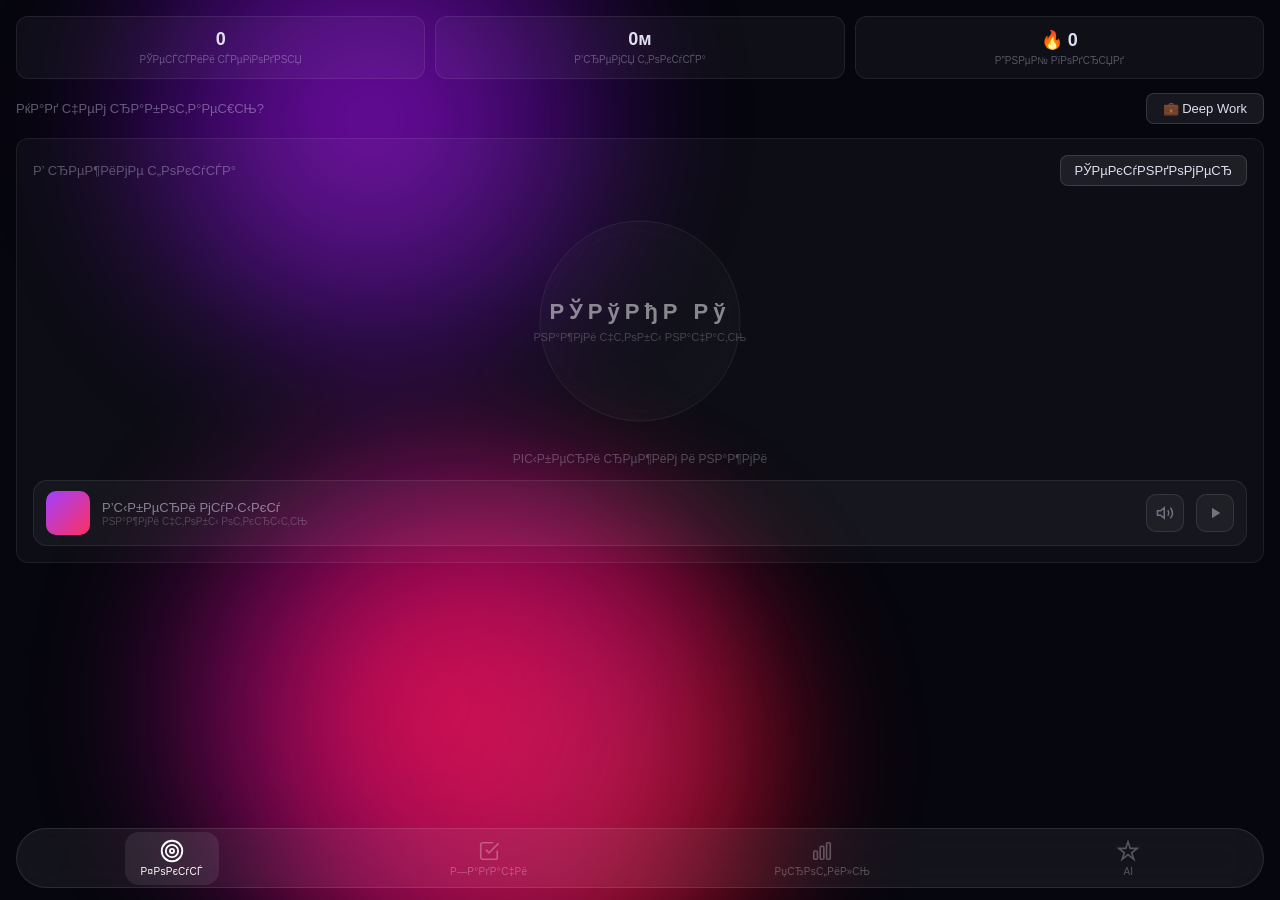
==== static/index.html @ 305096d6 "first commit" ====
﻿<!DOCTYPE html>
<html lang="ru">
<head>
    <meta charset="UTF-8">
    <meta name="viewport" content="width=device-width, initial-scale=1.0, maximum-scale=1.0, interactive-widget=resizes-content">
    <title>Requisite Focus</title>
    <script src="https://telegram.org/js/telegram-web-app.js"></script>
    <link rel="stylesheet" href="/static/style.css?v=29">
</head>
<body>
    <div class="blob1"></div>
    <div class="blob2"></div>
    <div class="blob3"></div>

    <div class="content">
        <div id="tab-focus" class="tab-content active">
            <div class="stats-row">
                <div class="scard"><div class="sval" id="stat-sessions">0</div><div class="slabel">РЎРµСЃСЃРёРё СЃРµРіРѕРґРЅСЏ</div></div>
                <div class="scard"><div class="sval" id="stat-time">0Рј</div><div class="slabel">Р’СЂРµРјСЏ С„РѕРєСѓСЃР°</div></div>
                <div class="scard"><div class="sval" id="stat-streak">рџ”Ґ 0</div><div class="slabel">Р”РЅРµР№ РїРѕРґСЂСЏРґ</div></div>
            </div>

            <div class="row-between" style="margin-bottom:14px;position:relative;z-index:1">
                <span class="label-text">РќР°Рґ С‡РµРј СЂР°Р±РѕС‚Р°РµС€СЊ?</span>
                <div class="chip" id="categoryBtn" onclick="toggleCategory(event)">рџ’ј Deep Work</div>
            </div>

            <div class="timer-card">
                <div class="timer-top-row">
                    <span class="mode-label">Р’ СЂРµР¶РёРјРµ С„РѕРєСѓСЃР°</span>
                    <div class="time-select-btn" onclick="toggleTimeDropdown(event)" id="timeBtn">
                        РЎРµРєСѓРЅРґРѕРјРµСЂ
                        <div class="dropdown" id="timeDropdown">
                            <div class="dropdown-item active" onclick="selectMode(0,'РЎРµРєСѓРЅРґРѕРјРµСЂ',event)"><span class="check">вњ“</span> РЎРµРєСѓРЅРґРѕРјРµСЂ</div>
                            <div class="dropdown-item" onclick="selectMode(900,'15 РјРёРЅ',event)">15 РјРёРЅ</div>
                            <div class="dropdown-item" onclick="selectMode(1500,'25 РјРёРЅ',event)">25 РјРёРЅ</div>
                            <div class="dropdown-item" onclick="selectMode(2700,'45 РјРёРЅ',event)">45 РјРёРЅ</div>
                            <div class="dropdown-item" onclick="selectMode(3600,'60 РјРёРЅ',event)">60 РјРёРЅ</div>
                            <div class="dropdown-item" onclick="selectMode(5400,'90 РјРёРЅ',event)">90 РјРёРЅ</div>
                            <div class="dropdown-item" onclick="selectMode(-1,'РЎРІРѕС‘',event)">вњЏпёЏ РЎРІРѕС‘</div>
                        </div>
                    </div>
                </div>

                <div class="timer-body">
                    <div class="circle-wrap" onclick="toggleTimer()">
                        <svg width="230" height="230" viewBox="0 0 230 230">
                            <defs>
                                <linearGradient id="arcGradient" x1="0%" y1="0%" x2="100%" y2="100%">
                                    <stop offset="0%" stop-color="rgba(80,200,255,0.95)"/>
                                    <stop offset="50%" stop-color="rgba(160,80,255,0.95)"/>
                                    <stop offset="100%" stop-color="rgba(255,80,160,0.95)"/>
                                </linearGradient>
                            </defs>
                            <circle cx="115" cy="115" r="100" fill="rgba(255,255,255,0.02)" stroke="rgba(255,255,255,0.08)" stroke-width="1"/>
                            <circle cx="115" cy="115" r="90" fill="none" stroke="rgba(255,255,255,0.03)" stroke-width="0.5"/>
                            <circle id="trackArc" cx="115" cy="115" r="96" fill="none" stroke="rgba(255,255,255,0.06)" stroke-width="5" opacity="0"/>
                            <circle id="progressArc" cx="115" cy="115" r="96" fill="none" stroke="url(#arcGradient)" stroke-width="5" stroke-dasharray="603" stroke-dashoffset="603" stroke-linecap="round" transform="rotate(-90 115 115)" opacity="0"/>
                            <g class="spin-g paused" id="spinG" opacity="0"><line x1="115" y1="115" x2="115" y2="22" stroke="rgba(255,255,255,0.18)" stroke-width="1.2" stroke-linecap="round"/></g>
                        </svg>
                        <div class="circle-inner">
                            <span class="start-label" id="startLabel">РЎРўРђР Рў</span>
                            <span class="timer-num hidden" id="timerNum">00:00</span>
                            <span class="circle-hint" id="circleHint">РЅР°Р¶РјРё С‡С‚РѕР±С‹ РЅР°С‡Р°С‚СЊ</span>
                        </div>
                    </div>
                    <button class="btn-reset-bottom hidden" id="resetBtn" onclick="resetTimer()">в†є СЃР±СЂРѕСЃРёС‚СЊ</button>
                    <span class="mode-badge" id="modeBadge">РІС‹Р±РµСЂРё СЂРµР¶РёРј Рё РЅР°Р¶РјРё</span>
                </div>
                <div class="music-player" id="musicPlayer" onclick="openMusicList()">
                    <div class="mp-art" id="mpArt"></div>
                    <div class="mp-info">
                        <div class="mp-title" id="mpTitle">Р’С‹Р±РµСЂРё РјСѓР·С‹РєСѓ</div>
                        <div class="mp-sub" id="mpSub">РЅР°Р¶РјРё С‡С‚РѕР±С‹ РѕС‚РєСЂС‹С‚СЊ</div>
                    </div>
                    <button class="mp-btn" id="mpVolBtn" onclick="toggleMusicVol(event)">
                        <svg width="18" height="18" viewBox="0 0 24 24" fill="none" stroke="currentColor" stroke-width="2"><path d="M11 5L6 9H2v6h4l5 4V5z"/><path d="M19.07 4.93a10 10 0 010 14.14M15.54 8.46a5 5 0 010 7.07"/></svg>
                    </button>
                    <button class="mp-btn mp-play-btn" id="mpPlayBtn" onclick="toggleMusic(event)">
                        <svg id="mpIconPlay" width="18" height="18" viewBox="0 0 24 24" fill="currentColor"><path d="M8 5v14l11-7z"/></svg>
                        <svg id="mpIconPause" class="hidden" width="18" height="18" viewBox="0 0 24 24" fill="currentColor"><path d="M6 4h4v16H6zM14 4h4v16h-4z"/></svg>
                    </button>
                </div>
                <div class="music-list hidden" id="musicList"></div>
            </div>
        </div>

        <div id="tab-tasks" class="tab-content">
            <div class="date-label" id="currentDate"></div>
            <div class="page-title">РўСЂРµРєРµСЂ</div>

            <div class="switcher">
                <div class="sw-btn active" onclick="switchTrackerPage('habits', this)">вњ… РџСЂРёРІС‹С‡РєРё</div>
                <div class="sw-btn" onclick="switchTrackerPage('tasks', this)">рџ“‹ Р—Р°РґР°С‡Рё</div>
            </div>

            <div class="tracker-page active" id="page-habits"><div id="habits-list"></div></div>
            <div class="tracker-page" id="page-tasks">
                <div class="section-label">рџ’ј Р Р°Р±РѕС‚Р°</div>
                <div id="tasks-work"></div>
                <div class="section-label" style="margin-top:16px;">рџЊ± Р–РёР·РЅСЊ</div>
                <div id="tasks-life"></div>
                <div class="empty-state hidden" id="tasks-empty">
                    <div class="empty-icon">рџ“‹</div>
                    <div class="empty-text">РќРµС‚ Р·Р°РґР°С‡</div>
                    <div class="empty-sub">РќР°Р¶РјРё + С‡С‚РѕР±С‹ РґРѕР±Р°РІРёС‚СЊ РїРµСЂРІСѓСЋ</div>
                </div>
            </div>

            <button class="fab-btn" onclick="openAddModal()">+</button>
        </div>

        <div id="tab-ai" class="tab-content">
            <div class="ai-header">
                <div class="ai-logo">R</div>
                <div>
                    <div class="ai-header-name">Life OS</div>
                    <div class="ai-header-status"><div class="status-dot"></div>РѕРЅР»Р°Р№РЅ В· РІСЃРµРіРґР° СЂСЏРґРѕРј</div>
                </div>
            </div>
            <div class="chat-area" id="chatArea">
                <div class="msg-ai">
                    <div class="ai-avatar-sm">R</div>
                    <div class="msg-ai-bubble">РџСЂРёРІРµС‚! Р Р°СЃСЃРєР°Р¶Рё, С‡С‚Рѕ РїР»Р°РЅРёСЂСѓРµС€СЊ: Р·Р°РґР°С‡Рё, РІСЃС‚СЂРµС‡Рё, РґРµР»Р°. РЇ РїРѕРјРѕРіСѓ СЃС‚СЂСѓРєС‚СѓСЂРёСЂРѕРІР°С‚СЊ Рё РґРѕР±Р°РІР»СЋ РІ С‚СЂРµРєРµСЂ.</div>
                </div>
            </div>
            <div class="ai-input-area">
                <div class="ai-input-wrap">
                    <textarea class="ai-input-field" id="aiInput" placeholder="Р Р°СЃСЃРєР°Р¶Рё, С‡С‚Рѕ Сѓ С‚РµР±СЏ..." rows="1" onkeydown="handleAiKey(event)" oninput="autoResize(this)"></textarea>
                    <button class="ai-send-btn" id="aiSendBtn" onclick="sendMessage()">в†‘</button>
                </div>
            </div>
        </div>

        <div id="tab-stats" class="tab-content">
            <div class="profile-row">
                <div class="avatar" id="userAvatar">Рђ</div>
                <div>
                    <div class="profile-name" id="userName">РџРѕР»СЊР·РѕРІР°С‚РµР»СЊ</div>
                    <div class="profile-sub" id="userDays">Life OS</div>
                </div>
            </div>

            <div class="week-nav">
                <button class="week-arrow" onclick="changeWeek(-1)">вЂ№</button>
                <div class="week-center">
                    <div class="week-label" id="weekLabel">вЂ”</div>
                    <div class="week-sub" id="weekSub">С‚РµРєСѓС‰Р°СЏ РЅРµРґРµР»СЏ</div>
                </div>
                <button class="week-arrow" id="weekNextBtn" onclick="changeWeek(1)">вЂє</button>
            </div>

            <div class="chart-card">
                <div class="chart-title">Р¤РѕРєСѓСЃ РїРѕ РґРЅСЏРј (С‡Р°СЃС‹)</div>
                <div class="bars" id="focusBars"></div>
            </div>

            <div class="stats-grid">
                <div class="stat-card"><div class="stat-top"><span class="stat-icon">вЏ±</span><span class="stat-change" id="focusChange">вЂ”</span></div><div class="stat-val" id="weekFocus">0С‡</div><div class="stat-lbl">Р¤РѕРєСѓСЃ Р·Р° РЅРµРґРµР»СЋ</div></div>
                <div class="stat-card"><div class="stat-top"><span class="stat-icon">рџЋЇ</span><span class="stat-change" id="sessionsChange">вЂ”</span></div><div class="stat-val" id="weekSessions">0</div><div class="stat-lbl">РЎРµСЃСЃРёР№</div></div>
                <div class="stat-card"><div class="stat-top"><span class="stat-icon">вњ…</span><span class="stat-change" id="habitsChange">вЂ”</span></div><div class="stat-val" id="weekHabits">вЂ”</div><div class="stat-lbl">РџСЂРёРІС‹С‡РєРё</div></div>
                <div class="stat-card"><div class="stat-top"><span class="stat-icon">рџ“‹</span><span class="stat-change" id="tasksChange">вЂ”</span></div><div class="stat-val" id="weekTasks">0</div><div class="stat-lbl">Р—Р°РґР°С‡ РІС‹РїРѕР»РЅРµРЅРѕ</div></div>
            </div>

            <div class="stats-habit-card" id="statsHabits">
                <div class="chart-title">РџСЂРёРІС‹С‡РєРё Р·Р° РЅРµРґРµР»СЋ</div>
                <div id="habitsProgress"></div>
            </div>

            <button class="theme-btn" onclick="openModal('modalTheme')">
                <span class="theme-btn-dots" id="themeBtnDots"></span>
                <span>РЎРјРµРЅРёС‚СЊ С„РѕРЅ</span>
            </button>
        </div>
    </div>

    <div class="modal-overlay hidden" id="modalChoose">
        <div class="modal">
            <div class="modal-title">Р§С‚Рѕ РґРѕР±Р°РІРёС‚СЊ?</div>
            <div class="choose-btns">
                <div class="choose-btn" onclick="closeModal('modalChoose'); openModal('modalHabit')"><div class="choose-icon">вњ…</div><div class="choose-label">РџСЂРёРІС‹С‡РєСѓ</div></div>
                <div class="choose-btn" onclick="closeModal('modalChoose'); openModal('modalTask')"><div class="choose-icon">рџ“‹</div><div class="choose-label">Р—Р°РґР°С‡Сѓ</div></div>
            </div>
        </div>
    </div>

    <div class="modal-overlay hidden" id="modalHabit">
        <div class="modal">
            <div class="modal-title">РќРѕРІР°СЏ РїСЂРёРІС‹С‡РєР°</div>
            <input class="modal-input" id="habitName" type="text" placeholder="РќР°Р·РІР°РЅРёРµ РїСЂРёРІС‹С‡РєРё...">
            <div class="emoji-grid">
                <div class="emoji-btn active" onclick="selectEmoji(this)">рџЏ‹пёЏ</div>
                <div class="emoji-btn" onclick="selectEmoji(this)">рџ“љ</div>
                <div class="emoji-btn" onclick="selectEmoji(this)">рџ›ЏпёЏ</div>
                <div class="emoji-btn" onclick="selectEmoji(this)">рџ§</div>
                <div class="emoji-btn" onclick="selectEmoji(this)">рџ’§</div>
                <div class="emoji-btn" onclick="selectEmoji(this)">рџЌЋ</div>
                <div class="emoji-btn" onclick="selectEmoji(this)">вњЌпёЏ</div>
                <div class="emoji-btn" onclick="selectEmoji(this)">рџЋЇ</div>
            </div>
            <div class="modal-label">Р§Р°СЃС‚РѕС‚Р°</div>
            <div class="freq-btns">
                <div class="freq-btn active" onclick="selectFreq(this)">РљР°Р¶РґС‹Р№ РґРµРЅСЊ</div>
                <div class="freq-btn" onclick="selectFreq(this)">РџРЅ-РџС‚</div>
                <div class="freq-btn" onclick="selectFreq(this)">РџРЅ, РЎСЂ, РџС‚</div>
            </div>
            <div class="modal-label">Р”РЅРё РЅРµРґРµР»Рё (Р»СЋР±РѕР№ РЅР°Р±РѕСЂ)</div>
            <div class="freq-btns" id="habitWeekdays">
                <div class="freq-btn" data-day="0" onclick="toggleHabitWeekday(this)">РџРЅ</div>
                <div class="freq-btn" data-day="1" onclick="toggleHabitWeekday(this)">Р’С‚</div>
                <div class="freq-btn" data-day="2" onclick="toggleHabitWeekday(this)">РЎСЂ</div>
                <div class="freq-btn" data-day="3" onclick="toggleHabitWeekday(this)">Р§С‚</div>
                <div class="freq-btn" data-day="4" onclick="toggleHabitWeekday(this)">РџС‚</div>
                <div class="freq-btn" data-day="5" onclick="toggleHabitWeekday(this)">РЎР±</div>
                <div class="freq-btn" data-day="6" onclick="toggleHabitWeekday(this)">Р’СЃ</div>
            </div>
            <div class="modal-label">Р’СЂРµРјСЏ РЅР°РїРѕРјРёРЅР°РЅРёСЏ</div>
            <input class="modal-input" id="habitReminderTime" type="time">
            <div class="modal-actions">
                <button class="modal-btn-cancel" onclick="closeModal('modalHabit')">РћС‚РјРµРЅР°</button>
                <button class="modal-btn-save" onclick="saveHabit()">РЎРѕС…СЂР°РЅРёС‚СЊ</button>
            </div>
        </div>
    </div>

    <div class="modal-overlay hidden" id="modalTask">
        <div class="modal">
            <div class="modal-title">РќРѕРІР°СЏ Р·Р°РґР°С‡Р°</div>
            <input class="modal-input" id="taskName" type="text" placeholder="Р§С‚Рѕ РЅСѓР¶РЅРѕ СЃРґРµР»Р°С‚СЊ...">
            <div class="modal-label">Р Р°Р·РґРµР»</div>
            <div class="freq-btns">
                <div class="freq-btn active" onclick="selectFreq(this)">рџ’ј Р Р°Р±РѕС‚Р°</div>
                <div class="freq-btn" onclick="selectFreq(this)">рџЊ± Р–РёР·РЅСЊ</div>
            </div>
            <div class="modal-label">РџСЂРёРѕСЂРёС‚РµС‚</div>
            <div class="freq-btns">
                <div class="freq-btn" onclick="selectFreq(this)">рџ”ґ Р’С‹СЃРѕРєРёР№</div>
                <div class="freq-btn active" onclick="selectFreq(this)">рџџЎ РЎСЂРµРґРЅРёР№</div>
                <div class="freq-btn" onclick="selectFreq(this)">рџџў РќРёР·РєРёР№</div>
            </div>
            <div class="modal-label">Р”РµРґР»Р°Р№РЅ (РЅРµРѕР±СЏР·Р°С‚РµР»СЊРЅРѕ)</div>
            <input class="modal-input" id="taskDeadline" type="datetime-local">
            <div class="modal-actions">
                <button class="modal-btn-cancel" onclick="closeModal('modalTask')">РћС‚РјРµРЅР°</button>
                <button class="modal-btn-save" onclick="saveTask()">РЎРѕС…СЂР°РЅРёС‚СЊ</button>
            </div>
        </div>
    </div>

    <div class="modal-overlay hidden" id="modalTheme">
        <div class="modal">
            <div class="modal-title">Р’С‹Р±РµСЂРё С„РѕРЅ</div>
            <div class="theme-grid" id="themePicker"></div>
            <div class="modal-actions">
                <button class="modal-btn-cancel" onclick="closeModal('modalTheme')">Р—Р°РєСЂС‹С‚СЊ</button>
            </div>
        </div>
    </div>

    <div class="category-panel-overlay" id="categoryOverlay" onclick="closeCategoryPanel()">
        <div class="category-panel" onclick="event.stopPropagation()">
            <div class="category-panel-title">РќР°Рґ С‡РµРј СЂР°Р±РѕС‚Р°РµС€СЊ?</div>
            <input id="categoryPanelSearch" class="category-search" type="text" placeholder="РџРѕРёСЃРє РёР»Рё РґРѕР±Р°РІР»РµРЅРёРµ..." oninput="filterCategoryPanel()">
            <div class="category-panel-list" id="categoryPanelList"></div>
        </div>
    </div>

    <nav class="bottom-nav">
        <button class="nav-btn active" onclick="showTab('focus', this)">
            <span class="nav-icon"><svg width="22" height="22" viewBox="0 0 24 24" fill="none" stroke="currentColor" stroke-width="1.8" stroke-linecap="round"><circle cx="12" cy="12" r="10"/><circle cx="12" cy="12" r="6"/><circle cx="12" cy="12" r="2"/></svg></span>
            <span class="nav-label">Р¤РѕРєСѓСЃ</span>
        </button>
        <button class="nav-btn" onclick="showTab('tasks', this)">
            <span class="nav-icon"><svg width="22" height="22" viewBox="0 0 24 24" fill="none" stroke="currentColor" stroke-width="1.8" stroke-linecap="round"><path d="M9 11l3 3L22 4"/><path d="M21 12v7a2 2 0 01-2 2H5a2 2 0 01-2-2V5a2 2 0 012-2h11"/></svg></span>
            <span class="nav-label">Р—Р°РґР°С‡Рё</span>
        </button>
        <button class="nav-btn" onclick="showTab('stats', this)">
            <span class="nav-icon"><svg width="22" height="22" viewBox="0 0 24 24" fill="none" stroke="currentColor" stroke-width="1.8" stroke-linecap="round"><rect x="3" y="12" width="4" height="9" rx="1"/><rect x="10" y="7" width="4" height="14" rx="1"/><rect x="17" y="3" width="4" height="18" rx="1"/></svg></span>
            <span class="nav-label">РџСЂРѕС„РёР»СЊ</span>
        </button>
        <button class="nav-btn" onclick="showTab('ai', this)">
            <span class="nav-icon"><svg width="22" height="22" viewBox="0 0 24 24" fill="none" stroke="currentColor" stroke-width="1.8" stroke-linecap="round"><path d="M12 2l2.4 7.2H22l-6 4.8 2.4 7.2L12 16l-6.4 5.2L8 14 2 9.2h7.6z"/></svg></span>
            <span class="nav-label">AI</span>
        </button>
    </nav>

    <script src="/static/app.js?v=29"></script>
</body>
</html>
---- static/style.css ----
@import url('https://fonts.googleapis.com/css2?family=Orbitron:wght@700&display=swap');
*{margin:0;padding:0;box-sizing:border-box}
:root{--vv-h:100vh}
body{font-family:Arial,sans-serif;background-color:#06060e;color:#e0ddf0;height:var(--vv-h);display:flex;flex-direction:column;overflow:hidden}
.content{flex:1;overflow-y:auto;padding:16px;padding-bottom:90px;position:relative}
.blob1,.blob2,.blob3{position:fixed;border-radius:50%;filter:blur(58px);transition:top 5.5s ease-in-out,left 5.5s ease-in-out,width 5.5s ease-in-out,height 5.5s ease-in-out,opacity 5.5s ease-in-out,background 5.5s ease-in-out;transform:translate(-50%,-50%);pointer-events:none;z-index:0}
.card{background:rgba(255,255,255,0.05);border:1px solid rgba(255,255,255,0.09);border-radius:12px;padding:13px 16px;position:relative;z-index:1;margin-bottom:14px}
.stats-row{display:flex;gap:10px;margin-bottom:14px;position:relative;z-index:1}
.scard{flex:1;background:rgba(255,255,255,0.04);border:1px solid rgba(255,255,255,0.08);border-radius:12px;padding:12px 8px;text-align:center}
.sval{font-size:18px;font-weight:600;color:#e0ddf0}
.slabel{font-size:10px;color:rgba(220,215,240,0.35);margin-top:4px}
.row-between{display:flex;align-items:center;justify-content:space-between}
.label-text{font-size:13px;color:rgba(220,215,240,0.4)}
.chip{background:rgba(255,255,255,0.07);border:1px solid rgba(255,255,255,0.13);border-radius:8px;padding:7px 16px;font-size:13px;color:#e0ddf0;cursor:pointer}
.timer-card{background:rgba(255,255,255,0.03);border:1px solid rgba(255,255,255,0.07);border-radius:12px;padding:16px;position:relative;z-index:1}
.timer-top-row{display:flex;align-items:center;justify-content:space-between;margin-bottom:20px}
.mode-label{font-size:13px;color:rgba(220,215,240,0.35)}
.time-select-btn{background:rgba(255,255,255,0.07);border:1px solid rgba(255,255,255,0.13);border-radius:8px;padding:7px 14px;font-size:13px;color:#e0ddf0;cursor:pointer;position:relative}
.dropdown{display:none;position:absolute;top:calc(100% + 8px);right:0;background:#0a0a18;border:1px solid rgba(255,255,255,0.1);border-radius:10px;overflow:hidden;z-index:100;min-width:160px}
.dropdown.open{display:block}
.dropdown-item{padding:12px 16px;font-size:13px;color:rgba(220,215,240,0.6);cursor:pointer;display:flex;align-items:center;gap:8px}
.dropdown-item:hover{background:rgba(255,255,255,0.06)}
.dropdown-item.active{color:#e0ddf0;font-weight:600}
.dropdown-item .check{color:#80c8ff}
.category-panel-overlay{display:none;position:fixed;top:0;left:0;right:0;bottom:0;z-index:150}
.category-panel-overlay.open{display:block}
.category-panel{position:fixed;left:0;right:0;bottom:0;height:50vh;background:#0c0c18;border-top:1px solid rgba(255,255,255,0.1);border-radius:20px 20px 0 0;z-index:151;display:flex;flex-direction:column;padding:16px 16px 8px;transform:translateY(100%);transition:transform 0.3s ease}
.category-panel-overlay.open .category-panel{transform:translateY(0)}
.category-panel-title{font-size:16px;font-weight:600;margin-bottom:12px;color:#e0ddf0}
.category-panel-list{flex:1;overflow-y:auto;-webkit-overflow-scrolling:touch}
.category-dropdown{display:none!important}
.content.scroll-locked{overflow:hidden!important}
.category-search{width:100%;border:1px solid rgba(255,255,255,0.12);border-radius:10px;background:rgba(255,255,255,0.04);color:#e0ddf0;padding:10px 12px;font-size:14px;margin-bottom:8px;outline:none}
.category-search::placeholder{color:rgba(220,215,240,0.4)}
.category-item{border:1px solid rgba(255,255,255,0.12);border-radius:12px;padding:10px;margin-bottom:8px;display:flex;align-items:center;justify-content:space-between;gap:8px;background:rgba(255,255,255,0.03)}
.category-item:last-child{margin-bottom:0}
.category-item.active{border-color:rgba(170,220,90,0.45)}
.category-name{font-size:16px;font-weight:600}
.category-actions{display:flex;gap:8px}
.action-mini{border:1px solid rgba(255,255,255,0.14);border-radius:10px;background:rgba(255,255,255,0.04);color:#ddd8f2;font-size:12px;padding:6px 10px;cursor:pointer}
.action-mini.danger{border-color:rgba(255,86,135,0.45)}
.timer-body{display:flex;flex-direction:column;align-items:center;gap:16px}
.circle-wrap{position:relative;width:230px;height:230px;display:flex;align-items:center;justify-content:center;cursor:pointer}
.circle-wrap svg{position:absolute;top:0;left:0}
.circle-inner{position:relative;z-index:2;display:flex;flex-direction:column;align-items:center;gap:6px;text-align:center}
.start-label{font-size:22px;font-weight:700;color:rgba(255,255,255,0.5);letter-spacing:5px}
.timer-num{font-family:'Orbitron',monospace;font-size:38px;font-weight:700;color:#fff;letter-spacing:2px}
.circle-hint{font-size:11px;color:rgba(255,255,255,0.22)}
.btn-reset-bottom{background:none;border:none;color:rgba(255,255,255,0.22);font-size:12px;cursor:pointer;letter-spacing:1px;padding:4px 12px;transition:color 0.4s}
.btn-reset-bottom:hover{color:rgba(255,255,255,0.5)}
.mode-badge{font-size:12px;color:rgba(220,215,240,0.3)}
@keyframes spin{from{transform:rotate(0deg)}to{transform:rotate(360deg)}}
.spin-g{transform-origin:115px 115px;animation:spin 3s linear infinite}
.spin-g.paused{animation-play-state:paused}
.tab-content{display:none}
.tab-content.active{display:block}
.date-label{font-size:11px;color:rgba(220,215,240,0.35);text-transform:uppercase;letter-spacing:1px;margin-bottom:4px;position:relative;z-index:1}
.page-title{font-size:24px;font-weight:600;margin-bottom:16px;position:relative;z-index:1}
.coming-soon{color:rgba(220,215,240,0.35);font-size:14px;text-align:center;margin-top:40px;position:relative;z-index:1}
.profile-row{display:flex;align-items:center;gap:14px;margin-bottom:20px;position:relative;z-index:1}
.avatar{width:52px;height:52px;border-radius:50%;background:linear-gradient(135deg,#a080ff,#ff5080);display:flex;align-items:center;justify-content:center;font-size:20px;font-weight:700;color:white;flex-shrink:0}
.profile-name{font-size:17px;font-weight:600;margin-bottom:2px}
.profile-sub{font-size:11px;color:rgba(220,215,240,0.4)}
.week-nav{display:flex;align-items:center;background:rgba(255,255,255,0.05);border:1px solid rgba(255,255,255,0.08);border-radius:12px;padding:4px;margin-bottom:14px;gap:4px;position:relative;z-index:1}
.week-arrow{width:36px;height:36px;border-radius:8px;background:none;border:none;color:rgba(220,215,240,0.5);font-size:20px;cursor:pointer;display:flex;align-items:center;justify-content:center;flex-shrink:0;transition:all 0.2s}
.week-arrow:hover{background:rgba(255,255,255,0.08);color:#e0ddf0}
.week-arrow.disabled{color:rgba(220,215,240,0.2);cursor:default}
.week-arrow.disabled:hover{background:none;color:rgba(220,215,240,0.2)}
.week-center{flex:1;text-align:center}
.week-label{font-size:13px;font-weight:600;color:#e0ddf0}
.week-sub{font-size:10px;color:rgba(220,215,240,0.35);margin-top:1px}
.chart-card{background:rgba(255,255,255,0.05);border:1px solid rgba(255,255,255,0.08);border-radius:12px;padding:14px;margin-bottom:12px;position:relative;z-index:1}
.chart-title{font-size:11px;color:rgba(220,215,240,0.35);margin-bottom:12px;text-transform:uppercase;letter-spacing:1px}
.bars{display:flex;align-items:flex-end;gap:6px;height:80px;margin-bottom:8px}
.bar-wrap{flex:1;display:flex;flex-direction:column;align-items:center;gap:4px;height:100%;justify-content:flex-end}
.bar{width:100%;border-radius:4px 4px 0 0;background:rgba(160,128,255,0.2);min-height:4px;transition:height 0.4s ease}
.bar.has-data{background:rgba(160,128,255,0.55)}
.bar.is-today{background:linear-gradient(180deg,#ff5080,#a080ff)}
.bar-label{font-size:10px;color:rgba(220,215,240,0.35)}
.bar-val{font-size:9px;color:rgba(220,215,240,0.45)}
.stats-grid{display:grid;grid-template-columns:1fr 1fr;gap:8px;margin-bottom:12px;position:relative;z-index:1}
.stat-card{background:rgba(255,255,255,0.05);border:1px solid rgba(255,255,255,0.08);border-radius:12px;padding:12px}
.stat-top{display:flex;align-items:center;justify-content:space-between;margin-bottom:6px}
.stat-icon{font-size:16px}
.stat-change{font-size:10px;color:#40d080}
.stat-change.down{color:#ff5060}
.stat-val{font-size:20px;font-weight:600;margin-bottom:2px}
.stat-lbl{font-size:11px;color:rgba(220,215,240,0.4)}
.stats-habit-card{background:rgba(255,255,255,0.05);border:1px solid rgba(255,255,255,0.08);border-radius:12px;padding:14px;margin-bottom:12px;position:relative;z-index:1}
.habit-progress-row{display:flex;align-items:center;justify-content:space-between;margin-bottom:6px}
.habit-progress-name{font-size:13px;color:#e0ddf0}
.habit-progress-pct{font-size:13px;font-weight:600;color:#a080ff}
.prog-bar{height:5px;background:rgba(255,255,255,0.08);border-radius:3px;overflow:hidden;margin-bottom:10px}
.prog-bar:last-child{margin-bottom:0}
.prog-fill{height:100%;border-radius:3px;transition:width 0.5s ease}
.pf-1{background:#a080ff}
.pf-2{background:#ff5080}
.pf-3{background:#40d080}
.pf-4{background:#ffaa30}
.pf-5{background:#40c0ff}
.switcher{display:flex;background:rgba(255,255,255,0.04);border:1px solid rgba(255,255,255,0.08);border-radius:12px;padding:4px;margin-bottom:20px;position:relative;z-index:1}
.sw-btn{flex:1;padding:9px;text-align:center;border-radius:8px;font-size:13px;cursor:pointer;color:rgba(220,215,240,0.45);font-weight:500;transition:all 0.2s}
.sw-btn.active{background:rgba(255,255,255,0.1);border:1px solid rgba(255,255,255,0.12);color:#e0ddf0;font-weight:600}
.tracker-page{display:none}
.tracker-page.active{display:block}
.section-label{font-size:11px;color:rgba(220,215,240,0.35);letter-spacing:1px;text-transform:uppercase;margin-bottom:10px;position:relative;z-index:1}
.habit-card{background:rgba(255,255,255,0.05);border:1px solid rgba(255,255,255,0.08);border-radius:14px;padding:14px 16px;margin-bottom:10px;position:relative;z-index:1}
.habit-top{display:flex;align-items:center;justify-content:space-between;margin-bottom:12px}
.habit-left{display:flex;align-items:center;gap:10px}
.habit-icon{font-size:22px}
.habit-name{font-size:14px;font-weight:500;color:#e0ddf0}
.habit-freq{font-size:11px;color:rgba(220,215,240,0.4);margin-top:2px}
.habit-right{display:flex;align-items:center;gap:10px}
.habit-streak{font-size:13px;color:rgba(220,215,240,0.5)}
.habit-del-btn{border:1px solid rgba(255,255,255,0.16);border-radius:8px;background:rgba(255,255,255,0.04);color:rgba(220,215,240,0.5);font-size:11px;padding:4px 8px;cursor:pointer}
.habit-del-btn:hover{border-color:rgba(255,86,135,0.45);color:#fff}
.habit-card.habit-inactive{opacity:0.4}
.check-circle{width:32px;height:32px;border-radius:50%;border:1.5px solid rgba(255,255,255,0.2);display:flex;align-items:center;justify-content:center;cursor:pointer;font-size:14px;transition:all 0.2s;color:transparent}
.check-circle.done{background:#a080ff;border-color:#a080ff;color:white}
.days-row{display:flex;gap:5px;margin-bottom:5px}
.day-dot{flex:1;height:5px;border-radius:3px;background:rgba(255,255,255,0.08);transition:background 0.3s}
.day-dot.done{background:rgba(160,128,255,0.6)}
.day-dot.today{background:#a080ff}
.days-labels{display:flex;gap:5px}
.day-label{flex:1;text-align:center;font-size:9px;color:rgba(220,215,240,0.25)}
.task-card{background:rgba(255,255,255,0.05);border:1px solid rgba(255,255,255,0.08);border-radius:12px;padding:12px 14px;margin-bottom:8px;display:flex;align-items:center;gap:12px;position:relative;z-index:1;cursor:pointer;transition:opacity 0.3s}
.task-card.done-t{opacity:0.4}
.task-card.done-t .task-title{text-decoration:line-through}
.checkbox{width:20px;height:20px;border-radius:6px;border:1.5px solid rgba(255,255,255,0.2);flex-shrink:0;display:flex;align-items:center;justify-content:center;font-size:11px;transition:all 0.2s}
.checkbox.checked{background:#a080ff;border-color:#a080ff;color:white}
.task-info{flex:1}
.task-top{display:flex;align-items:center;gap:6px;margin-bottom:4px}
.task-title{font-size:14px;color:#e0ddf0}
.task-ai{font-size:10px}
.task-del-btn{margin-left:auto;border:1px solid rgba(255,255,255,0.16);border-radius:8px;background:rgba(255,255,255,0.04);color:rgba(220,215,240,0.75);font-size:11px;padding:4px 8px;cursor:pointer}
.task-del-btn:hover{border-color:rgba(255,86,135,0.45);color:#fff}
.task-meta{display:flex;align-items:center;gap:6px}
.task-deadline{font-size:11px;color:rgba(220,215,240,0.4)}
.priority{width:6px;height:6px;border-radius:50%;flex-shrink:0}
.p-high{background:#ff5060}
.p-mid{background:#ffaa30}
.p-low{background:#40d080}
.fab-btn{position:fixed;bottom:90px;right:16px;width:52px;height:52px;border-radius:50%;background:rgba(160,128,255,0.15);border:1px solid rgba(160,128,255,0.4);color:#a080ff;font-size:26px;display:flex;align-items:center;justify-content:center;cursor:pointer;z-index:50;transition:all 0.2s}
.fab-btn:hover{background:rgba(160,128,255,0.25)}
.empty-state{text-align:center;padding:40px 20px;position:relative;z-index:1}
.empty-icon{font-size:40px;margin-bottom:12px}
.empty-text{font-size:16px;font-weight:500;color:rgba(220,215,240,0.5);margin-bottom:6px}
.empty-sub{font-size:13px;color:rgba(220,215,240,0.3)}
.modal-overlay{position:fixed;top:0;left:0;right:0;bottom:0;background:rgba(0,0,0,0.7);display:flex;align-items:flex-end;z-index:200;backdrop-filter:blur(4px)}
.modal{background:#111118;border:1px solid rgba(255,255,255,0.1);border-radius:20px 20px 0 0;padding:24px 20px 40px;width:100%;max-height:85vh;overflow-y:auto}
.modal-title{font-size:18px;font-weight:600;margin-bottom:20px;color:#e0ddf0}
.modal-label{font-size:12px;color:rgba(220,215,240,0.4);text-transform:uppercase;letter-spacing:1px;margin-bottom:8px;margin-top:16px}
.modal-input{width:100%;background:rgba(255,255,255,0.06);border:1px solid rgba(255,255,255,0.1);border-radius:10px;padding:12px 14px;font-size:14px;color:#e0ddf0;outline:none;margin-bottom:4px}
.modal-input:focus{border-color:rgba(160,128,255,0.5)}
.modal-input::placeholder{color:rgba(220,215,240,0.3)}
.emoji-grid{display:grid;grid-template-columns:repeat(8,1fr);gap:6px;margin-bottom:4px}
.emoji-btn{aspect-ratio:1;display:flex;align-items:center;justify-content:center;font-size:20px;background:rgba(255,255,255,0.05);border:1px solid rgba(255,255,255,0.08);border-radius:8px;cursor:pointer;transition:all 0.2s}
.emoji-btn.active{background:rgba(160,128,255,0.2);border-color:rgba(160,128,255,0.5)}
.freq-btns{display:flex;gap:8px;flex-wrap:wrap;margin-bottom:4px}
.freq-btn{background:rgba(255,255,255,0.05);border:1px solid rgba(255,255,255,0.1);border-radius:20px;padding:7px 14px;font-size:13px;color:rgba(220,215,240,0.55);cursor:pointer;transition:all 0.2s}
.freq-btn.active{background:rgba(160,128,255,0.2);border-color:rgba(160,128,255,0.5);color:#e0ddf0}
.choose-btns{display:flex;gap:12px}
.choose-btn{flex:1;background:rgba(255,255,255,0.05);border:1px solid rgba(255,255,255,0.1);border-radius:14px;padding:20px;text-align:center;cursor:pointer;transition:all 0.2s}
.choose-btn:hover{background:rgba(160,128,255,0.1);border-color:rgba(160,128,255,0.3)}
.choose-icon{font-size:32px;margin-bottom:8px}
.choose-label{font-size:14px;color:rgba(220,215,240,0.7)}
.modal-actions{display:flex;gap:10px;margin-top:24px}
.modal-btn-cancel{flex:1;background:rgba(255,255,255,0.06);border:1px solid rgba(255,255,255,0.1);border-radius:12px;padding:13px;font-size:14px;color:rgba(220,215,240,0.6);cursor:pointer}
.modal-btn-save{flex:2;background:rgba(160,128,255,0.2);border:1px solid rgba(160,128,255,0.4);border-radius:12px;padding:13px;font-size:14px;color:#a080ff;font-weight:600;cursor:pointer}
.bottom-nav{position:fixed;bottom:12px;left:16px;right:16px;height:60px;background:rgba(255,255,255,0.06);backdrop-filter:blur(20px);-webkit-backdrop-filter:blur(20px);border:1px solid rgba(255,255,255,0.1);border-radius:30px;display:flex;justify-content:space-around;align-items:center;z-index:100}
.nav-btn{background:none;border:none;color:rgba(255,255,255,0.28);display:flex;flex-direction:column;align-items:center;cursor:pointer;padding:8px 16px;border-radius:14px;transition:all 0.25s}
.nav-btn.active{color:#fff;background:rgba(255,255,255,0.08)}
.nav-icon{width:22px;height:22px;display:flex;align-items:center;justify-content:center}
.nav-icon svg{transition:transform 0.25s}
.nav-btn.active .nav-icon svg{transform:scale(1.12)}
.nav-label{font-size:10px;margin-top:4px;letter-spacing:0.3px}
#tab-ai.active{display:flex;flex-direction:column;height:calc(var(--vv-h) - 90px)}
.ai-header{display:flex;align-items:center;gap:12px;padding:0 0 14px 0;border-bottom:1px solid rgba(255,255,255,0.06);margin-bottom:12px;position:relative;z-index:1}
.ai-logo{width:40px;height:40px;border-radius:12px;background:rgba(255,255,255,0.06);border:1px solid rgba(255,255,255,0.12);display:flex;align-items:center;justify-content:center;flex-shrink:0;font-family:'Georgia',serif;font-size:22px;font-weight:700;color:rgba(255,255,255,0.88);letter-spacing:-1px}
.ai-header-name{font-size:15px;font-weight:600;color:#e0ddf0}
.ai-header-status{font-size:11px;color:rgba(220,215,240,0.4);margin-top:2px;display:flex;align-items:center;gap:4px}
.status-dot{width:6px;height:6px;border-radius:50%;background:#40d080}
.chat-area{flex:1;overflow-y:auto;display:flex;flex-direction:column;gap:10px;position:relative;z-index:1;padding-bottom:8px}
.msg-ai{display:flex;gap:8px;align-items:flex-start}
.ai-avatar-sm{width:28px;height:28px;border-radius:8px;background:rgba(255,255,255,0.05);border:1px solid rgba(255,255,255,0.1);display:flex;align-items:center;justify-content:center;flex-shrink:0;margin-top:2px;font-family:'Georgia',serif;font-size:14px;font-weight:700;color:rgba(255,255,255,0.8)}
.msg-ai-bubble{background:rgba(255,255,255,0.05);border:1px solid rgba(255,255,255,0.08);border-radius:4px 14px 14px 14px;padding:10px 13px;font-size:13px;line-height:1.55;color:#e0ddf0;max-width:86%}
.msg-user{display:flex;justify-content:flex-end}
.msg-user-bubble{background:linear-gradient(135deg,rgba(160,128,255,0.18),rgba(255,80,128,0.12));border:1px solid rgba(160,128,255,0.22);border-radius:14px 4px 14px 14px;padding:10px 13px;font-size:13px;line-height:1.55;color:#e0ddf0;max-width:80%}
.msg-time{font-size:10px;color:rgba(220,215,240,0.18);text-align:center;margin:2px 0}
.action-card{background:rgba(255,255,255,0.05);border:1px solid rgba(255,255,255,0.1);border-radius:10px;padding:10px 12px;margin-top:8px}
.action-card-title{font-size:10px;color:rgba(220,215,240,0.35);margin-bottom:8px;text-transform:uppercase;letter-spacing:1px}
.action-item{font-size:13px;color:#e0ddf0;margin-bottom:6px;display:flex;flex-direction:column;gap:1px}
.action-item:last-of-type{margin-bottom:0}
.action-item-time{font-size:11px;color:rgba(220,215,240,0.35)}
.action-btns{display:flex;gap:6px;margin-top:10px}
.action-btn{background:rgba(255,255,255,0.08);border:1px solid rgba(255,255,255,0.15);border-radius:8px;padding:6px 12px;font-size:12px;color:#e0ddf0;cursor:pointer;transition:all 0.2s}
.action-btn:hover{background:rgba(255,255,255,0.12)}
.action-btn.secondary{background:rgba(255,255,255,0.03);border-color:rgba(255,255,255,0.08);color:rgba(220,215,240,0.4)}
.typing-indicator{display:flex;gap:8px;align-items:flex-start}
.typing-bubble{display:flex;gap:4px;align-items:center;padding:10px 14px;background:rgba(255,255,255,0.05);border:1px solid rgba(255,255,255,0.08);border-radius:4px 14px 14px 14px}
.typing-dot{width:4px;height:4px;border-radius:50%;background:rgba(220,215,240,0.35);animation:typingBlink 1.2s infinite}
.typing-dot:nth-child(2){animation-delay:0.2s}
.typing-dot:nth-child(3){animation-delay:0.4s}
@keyframes typingBlink{0%,80%,100%{opacity:0.2}40%{opacity:0.9}}
.ai-input-area{padding:8px 0 0 0;position:relative;z-index:1;flex-shrink:0}
.ai-input-wrap{display:flex;align-items:center;gap:8px;background:rgba(255,255,255,0.04);border:1px solid rgba(255,255,255,0.08);border-radius:24px;padding:6px 6px 6px 14px;transition:border-color 0.2s}
.ai-input-wrap:focus-within{border-color:rgba(255,255,255,0.16)}
.ai-input-field{flex:1;background:none;border:none;outline:none;color:#e0ddf0;font-size:14px;resize:none;line-height:1.4;height:22px;max-height:80px;overflow-y:auto;font-family:Arial,sans-serif}
.ai-input-field::placeholder{color:rgba(220,215,240,0.2)}
.ai-send-btn{width:30px;height:30px;border-radius:50%;background:rgba(255,255,255,0.1);border:1px solid rgba(255,255,255,0.18);color:white;font-size:14px;cursor:pointer;display:flex;align-items:center;justify-content:center;flex-shrink:0;transition:all 0.2s}
.ai-send-btn:hover{background:rgba(255,255,255,0.16)}
.ai-send-btn.active{background:rgba(160,128,255,0.3);border-color:rgba(160,128,255,0.5);color:#c0a0ff}
.music-player{display:flex;align-items:center;gap:12px;margin-top:14px;background:rgba(255,255,255,0.04);border:1px solid rgba(255,255,255,0.08);border-radius:14px;padding:10px 12px;cursor:pointer;transition:background 0.2s}
.music-player:hover{background:rgba(255,255,255,0.06)}
.mp-art{width:44px;height:44px;border-radius:10px;background:linear-gradient(135deg,#a040ff,#ff3060);flex-shrink:0}
.mp-info{flex:1;min-width:0}
.mp-title{font-size:13px;color:rgba(220,215,240,0.55);white-space:nowrap;overflow:hidden;text-overflow:ellipsis}
.mp-title.active{color:#e0ddf0}
.mp-sub{font-size:10px;color:rgba(220,215,240,0.25);margin-top:1px}
.mp-btn{width:38px;height:38px;border-radius:10px;background:rgba(255,255,255,0.04);border:1px solid rgba(255,255,255,0.1);color:rgba(220,215,240,0.45);display:flex;align-items:center;justify-content:center;cursor:pointer;flex-shrink:0;transition:all 0.2s}
.mp-btn:hover{background:rgba(255,255,255,0.08);color:#e0ddf0}
.mp-btn.active{color:#a080ff;border-color:rgba(160,128,255,0.4)}
.mp-btn.muted svg path:last-child{display:none}
.music-list{margin-top:8px;display:flex;flex-direction:column;gap:4px}
.ml-track{display:flex;align-items:center;gap:10px;padding:10px 12px;border-radius:10px;background:rgba(255,255,255,0.03);border:1px solid rgba(255,255,255,0.06);cursor:pointer;transition:all 0.2s}
.ml-track:hover{background:rgba(255,255,255,0.06)}
.ml-track.active{background:rgba(160,128,255,0.1);border-color:rgba(160,128,255,0.3)}
.ml-art{width:36px;height:36px;border-radius:8px;flex-shrink:0}
.ml-info{flex:1;min-width:0}
.ml-name{font-size:13px;color:#e0ddf0}
.ml-desc{font-size:10px;color:rgba(220,215,240,0.3);margin-top:1px}
.theme-btn{width:100%;display:flex;align-items:center;justify-content:center;gap:10px;background:rgba(255,255,255,0.05);border:1px solid rgba(255,255,255,0.1);border-radius:12px;padding:14px;font-size:14px;color:rgba(220,215,240,0.6);cursor:pointer;position:relative;z-index:1;margin-bottom:12px;transition:all 0.2s}
.theme-btn:hover{background:rgba(255,255,255,0.08);color:#e0ddf0}
.theme-btn-dots{display:flex;gap:3px}
.theme-btn-dots .theme-dot{width:10px;height:10px;border-radius:50%}
.theme-grid{display:grid;grid-template-columns:repeat(3,1fr);gap:10px}
.theme-item{display:flex;flex-direction:column;align-items:center;gap:8px;padding:12px 8px;border-radius:12px;border:1.5px solid rgba(255,255,255,0.08);background:rgba(255,255,255,0.03);cursor:pointer;transition:all 0.2s}
.theme-item.active{border-color:rgba(160,128,255,0.6);background:rgba(160,128,255,0.1)}
.theme-preview{display:flex;gap:4px}
.theme-dot{width:18px;height:18px;border-radius:50%;transition:transform 0.3s}
.theme-item:hover .theme-dot{transform:scale(1.15)}
.theme-name{font-size:11px;color:rgba(220,215,240,0.5)}
.theme-item.active .theme-name{color:#e0ddf0}
.hidden{display:none}
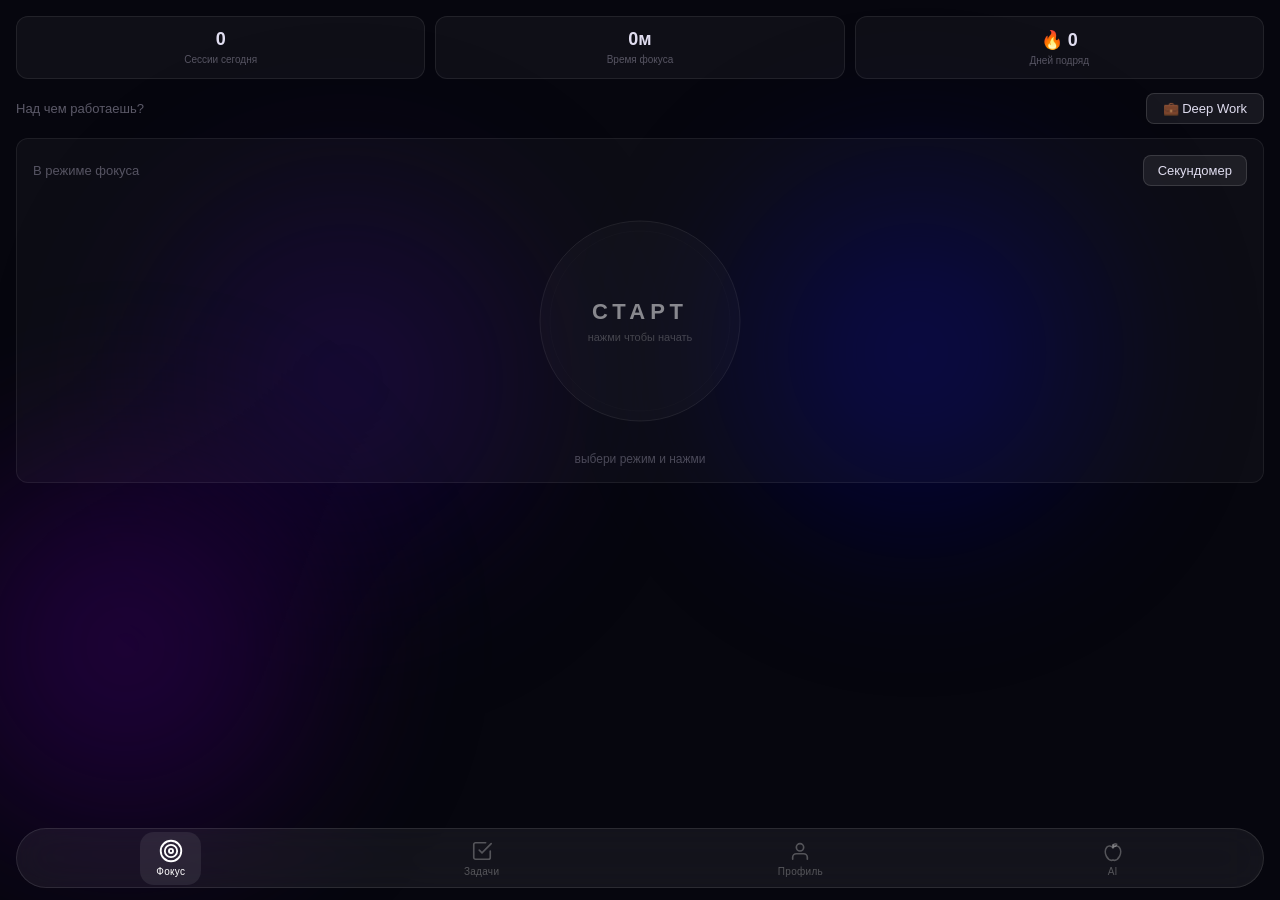
==== commit 09331d50: "Рефакторинг на пакеты, Health OS и исправления фокуса - Бэкенд разбит на пакет lifeos/ (routers, sch" ====
--- a/static/index.html
+++ b/static/index.html
@@ -1,12 +1,15 @@
 ﻿<!DOCTYPE html>
 <html lang="ru">
+
 <head>
     <meta charset="UTF-8">
-    <meta name="viewport" content="width=device-width, initial-scale=1.0, maximum-scale=1.0, interactive-widget=resizes-content">
+    <meta name="viewport"
+        content="width=device-width, initial-scale=1.0, maximum-scale=1.0, interactive-widget=resizes-content">
     <title>Requisite Focus</title>
     <script src="https://telegram.org/js/telegram-web-app.js"></script>
-    <link rel="stylesheet" href="/static/style.css?v=29">
+    <link rel="stylesheet" href="/static/style.css?v=31">
 </head>
+
 <body>
     <div class="blob1"></div>
     <div class="blob2"></div>
@@ -15,29 +18,39 @@
     <div class="content">
         <div id="tab-focus" class="tab-content active">
             <div class="stats-row">
-                <div class="scard"><div class="sval" id="stat-sessions">0</div><div class="slabel">РЎРµСЃСЃРёРё СЃРµРіРѕРґРЅСЏ</div></div>
-                <div class="scard"><div class="sval" id="stat-time">0Рј</div><div class="slabel">Р’СЂРµРјСЏ С„РѕРєСѓСЃР°</div></div>
-                <div class="scard"><div class="sval" id="stat-streak">рџ”Ґ 0</div><div class="slabel">Р”РЅРµР№ РїРѕРґСЂСЏРґ</div></div>
+                <div class="scard">
+                    <div class="sval" id="stat-sessions">0</div>
+                    <div class="slabel">Сессии сегодня</div>
+                </div>
+                <div class="scard">
+                    <div class="sval" id="stat-time">0м</div>
+                    <div class="slabel">Время фокуса</div>
+                </div>
+                <div class="scard">
+                    <div class="sval" id="stat-streak">🔥 0</div>
+                    <div class="slabel">Дней подряд</div>
+                </div>
             </div>
 
             <div class="row-between" style="margin-bottom:14px;position:relative;z-index:1">
-                <span class="label-text">РќР°Рґ С‡РµРј СЂР°Р±РѕС‚Р°РµС€СЊ?</span>
-                <div class="chip" id="categoryBtn" onclick="toggleCategory(event)">рџ’ј Deep Work</div>
+                <span class="label-text">Над чем работаешь?</span>
+                <div class="chip" id="categoryBtn" onclick="toggleCategory(event)">💼 Deep Work</div>
             </div>
 
             <div class="timer-card">
                 <div class="timer-top-row">
-                    <span class="mode-label">Р’ СЂРµР¶РёРјРµ С„РѕРєСѓСЃР°</span>
+                    <span class="mode-label">В режиме фокуса</span>
                     <div class="time-select-btn" onclick="toggleTimeDropdown(event)" id="timeBtn">
-                        РЎРµРєСѓРЅРґРѕРјРµСЂ
+                        Секундомер
                         <div class="dropdown" id="timeDropdown">
-                            <div class="dropdown-item active" onclick="selectMode(0,'РЎРµРєСѓРЅРґРѕРјРµСЂ',event)"><span class="check">вњ“</span> РЎРµРєСѓРЅРґРѕРјРµСЂ</div>
-                            <div class="dropdown-item" onclick="selectMode(900,'15 РјРёРЅ',event)">15 РјРёРЅ</div>
-                            <div class="dropdown-item" onclick="selectMode(1500,'25 РјРёРЅ',event)">25 РјРёРЅ</div>
-                            <div class="dropdown-item" onclick="selectMode(2700,'45 РјРёРЅ',event)">45 РјРёРЅ</div>
-                            <div class="dropdown-item" onclick="selectMode(3600,'60 РјРёРЅ',event)">60 РјРёРЅ</div>
-                            <div class="dropdown-item" onclick="selectMode(5400,'90 РјРёРЅ',event)">90 РјРёРЅ</div>
-                            <div class="dropdown-item" onclick="selectMode(-1,'РЎРІРѕС‘',event)">вњЏпёЏ РЎРІРѕС‘</div>
+                            <div class="dropdown-item active" onclick="selectMode(0,'Секундомер',event)"><span
+                                    class="check">✓</span> Секундомер</div>
+                            <div class="dropdown-item" onclick="selectMode(900,'15 мин',event)">15 мин</div>
+                            <div class="dropdown-item" onclick="selectMode(1500,'25 мин',event)">25 мин</div>
+                            <div class="dropdown-item" onclick="selectMode(2700,'45 мин',event)">45 мин</div>
+                            <div class="dropdown-item" onclick="selectMode(3600,'60 мин',event)">60 мин</div>
+                            <div class="dropdown-item" onclick="selectMode(5400,'90 мин',event)">90 мин</div>
+                            <div class="dropdown-item" onclick="selectMode(-1,'Своё',event)">✏️ Своё</div>
                         </div>
                     </div>
                 </div>
@@ -47,38 +60,55 @@
                         <svg width="230" height="230" viewBox="0 0 230 230">
                             <defs>
                                 <linearGradient id="arcGradient" x1="0%" y1="0%" x2="100%" y2="100%">
-                                    <stop offset="0%" stop-color="rgba(80,200,255,0.95)"/>
-                                    <stop offset="50%" stop-color="rgba(160,80,255,0.95)"/>
-                                    <stop offset="100%" stop-color="rgba(255,80,160,0.95)"/>
+                                    <stop offset="0%" stop-color="rgba(80,200,255,0.95)" />
+                                    <stop offset="50%" stop-color="rgba(160,80,255,0.95)" />
+                                    <stop offset="100%" stop-color="rgba(255,80,160,0.95)" />
                                 </linearGradient>
                             </defs>
-                            <circle cx="115" cy="115" r="100" fill="rgba(255,255,255,0.02)" stroke="rgba(255,255,255,0.08)" stroke-width="1"/>
-                            <circle cx="115" cy="115" r="90" fill="none" stroke="rgba(255,255,255,0.03)" stroke-width="0.5"/>
-                            <circle id="trackArc" cx="115" cy="115" r="96" fill="none" stroke="rgba(255,255,255,0.06)" stroke-width="5" opacity="0"/>
-                            <circle id="progressArc" cx="115" cy="115" r="96" fill="none" stroke="url(#arcGradient)" stroke-width="5" stroke-dasharray="603" stroke-dashoffset="603" stroke-linecap="round" transform="rotate(-90 115 115)" opacity="0"/>
-                            <g class="spin-g paused" id="spinG" opacity="0"><line x1="115" y1="115" x2="115" y2="22" stroke="rgba(255,255,255,0.18)" stroke-width="1.2" stroke-linecap="round"/></g>
+                            <circle cx="115" cy="115" r="100" fill="rgba(255,255,255,0.02)"
+                                stroke="rgba(255,255,255,0.08)" stroke-width="1" />
+                            <circle cx="115" cy="115" r="90" fill="none" stroke="rgba(255,255,255,0.03)"
+                                stroke-width="0.5" />
+                            <circle id="trackArc" cx="115" cy="115" r="96" fill="none" stroke="rgba(255,255,255,0.06)"
+                                stroke-width="5" opacity="0" />
+                            <circle id="progressArc" cx="115" cy="115" r="96" fill="none" stroke="url(#arcGradient)"
+                                stroke-width="5" stroke-dasharray="603" stroke-dashoffset="603" stroke-linecap="round"
+                                transform="rotate(-90 115 115)" opacity="0" />
+                            <g class="spin-g paused" id="spinG" opacity="0">
+                                <line x1="115" y1="115" x2="115" y2="22" stroke="rgba(255,255,255,0.18)"
+                                    stroke-width="1.2" stroke-linecap="round" />
+                            </g>
                         </svg>
                         <div class="circle-inner">
-                            <span class="start-label" id="startLabel">РЎРўРђР Рў</span>
+                            <span class="start-label" id="startLabel">СТАРТ</span>
                             <span class="timer-num hidden" id="timerNum">00:00</span>
-                            <span class="circle-hint" id="circleHint">РЅР°Р¶РјРё С‡С‚РѕР±С‹ РЅР°С‡Р°С‚СЊ</span>
+                            <span class="circle-hint" id="circleHint">нажми чтобы начать</span>
                         </div>
                     </div>
-                    <button class="btn-reset-bottom hidden" id="resetBtn" onclick="resetTimer()">в†є СЃР±СЂРѕСЃРёС‚СЊ</button>
-                    <span class="mode-badge" id="modeBadge">РІС‹Р±РµСЂРё СЂРµР¶РёРј Рё РЅР°Р¶РјРё</span>
-                </div>
-                <div class="music-player" id="musicPlayer" onclick="openMusicList()">
+                    <button class="btn-reset-bottom hidden" id="resetBtn" onclick="resetTimer()">↺ сбросить</button>
+                    <span class="mode-badge" id="modeBadge">выбери режим и нажми</span>
+                </div>
+                <div class="music-player hidden" id="musicPlayer" onclick="openMusicList()">
                     <div class="mp-art" id="mpArt"></div>
                     <div class="mp-info">
-                        <div class="mp-title" id="mpTitle">Р’С‹Р±РµСЂРё РјСѓР·С‹РєСѓ</div>
-                        <div class="mp-sub" id="mpSub">РЅР°Р¶РјРё С‡С‚РѕР±С‹ РѕС‚РєСЂС‹С‚СЊ</div>
+                        <div class="mp-title" id="mpTitle">Выбери музыку</div>
+                        <div class="mp-sub" id="mpSub">нажми чтобы открыть</div>
                     </div>
                     <button class="mp-btn" id="mpVolBtn" onclick="toggleMusicVol(event)">
-                        <svg width="18" height="18" viewBox="0 0 24 24" fill="none" stroke="currentColor" stroke-width="2"><path d="M11 5L6 9H2v6h4l5 4V5z"/><path d="M19.07 4.93a10 10 0 010 14.14M15.54 8.46a5 5 0 010 7.07"/></svg>
+                        <svg width="18" height="18" viewBox="0 0 24 24" fill="none" stroke="currentColor"
+                            stroke-width="2">
+                            <path d="M11 5L6 9H2v6h4l5 4V5z" />
+                            <path d="M19.07 4.93a10 10 0 010 14.14M15.54 8.46a5 5 0 010 7.07" />
+                        </svg>
                     </button>
                     <button class="mp-btn mp-play-btn" id="mpPlayBtn" onclick="toggleMusic(event)">
-                        <svg id="mpIconPlay" width="18" height="18" viewBox="0 0 24 24" fill="currentColor"><path d="M8 5v14l11-7z"/></svg>
-                        <svg id="mpIconPause" class="hidden" width="18" height="18" viewBox="0 0 24 24" fill="currentColor"><path d="M6 4h4v16H6zM14 4h4v16h-4z"/></svg>
+                        <svg id="mpIconPlay" width="18" height="18" viewBox="0 0 24 24" fill="currentColor">
+                            <path d="M8 5v14l11-7z" />
+                        </svg>
+                        <svg id="mpIconPause" class="hidden" width="18" height="18" viewBox="0 0 24 24"
+                            fill="currentColor">
+                            <path d="M6 4h4v16H6zM14 4h4v16h-4z" />
+                        </svg>
                     </button>
                 </div>
                 <div class="music-list hidden" id="musicList"></div>
@@ -87,23 +117,25 @@
 
         <div id="tab-tasks" class="tab-content">
             <div class="date-label" id="currentDate"></div>
-            <div class="page-title">РўСЂРµРєРµСЂ</div>
+            <div class="page-title">Трекер</div>
 
             <div class="switcher">
-                <div class="sw-btn active" onclick="switchTrackerPage('habits', this)">вњ… РџСЂРёРІС‹С‡РєРё</div>
-                <div class="sw-btn" onclick="switchTrackerPage('tasks', this)">рџ“‹ Р—Р°РґР°С‡Рё</div>
-            </div>
-
-            <div class="tracker-page active" id="page-habits"><div id="habits-list"></div></div>
+                <div class="sw-btn active" onclick="switchTrackerPage('habits', this)">✅ Привычки</div>
+                <div class="sw-btn" onclick="switchTrackerPage('tasks', this)">📋 Задачи</div>
+            </div>
+
+            <div class="tracker-page active" id="page-habits">
+                <div id="habits-list"></div>
+            </div>
             <div class="tracker-page" id="page-tasks">
-                <div class="section-label">рџ’ј Р Р°Р±РѕС‚Р°</div>
+                <div class="section-label">💼 Работа</div>
                 <div id="tasks-work"></div>
-                <div class="section-label" style="margin-top:16px;">рџЊ± Р–РёР·РЅСЊ</div>
+                <div class="section-label" style="margin-top:16px;">🌱 Жизнь</div>
                 <div id="tasks-life"></div>
                 <div class="empty-state hidden" id="tasks-empty">
-                    <div class="empty-icon">рџ“‹</div>
-                    <div class="empty-text">РќРµС‚ Р·Р°РґР°С‡</div>
-                    <div class="empty-sub">РќР°Р¶РјРё + С‡С‚РѕР±С‹ РґРѕР±Р°РІРёС‚СЊ РїРµСЂРІСѓСЋ</div>
+                    <div class="empty-icon">📋</div>
+                    <div class="empty-text">Нет задач</div>
+                    <div class="empty-sub">Нажми + чтобы добавить первую</div>
                 </div>
             </div>
 
@@ -115,177 +147,266 @@
                 <div class="ai-logo">R</div>
                 <div>
                     <div class="ai-header-name">Life OS</div>
-                    <div class="ai-header-status"><div class="status-dot"></div>РѕРЅР»Р°Р№РЅ В· РІСЃРµРіРґР° СЂСЏРґРѕРј</div>
+                    <div class="ai-header-status">
+                        <div class="status-dot"></div>онлайн · всегда рядом
+                    </div>
                 </div>
             </div>
             <div class="chat-area" id="chatArea">
                 <div class="msg-ai">
                     <div class="ai-avatar-sm">R</div>
-                    <div class="msg-ai-bubble">РџСЂРёРІРµС‚! Р Р°СЃСЃРєР°Р¶Рё, С‡С‚Рѕ РїР»Р°РЅРёСЂСѓРµС€СЊ: Р·Р°РґР°С‡Рё, РІСЃС‚СЂРµС‡Рё, РґРµР»Р°. РЇ РїРѕРјРѕРіСѓ СЃС‚СЂСѓРєС‚СѓСЂРёСЂРѕРІР°С‚СЊ Рё РґРѕР±Р°РІР»СЋ РІ С‚СЂРµРєРµСЂ.</div>
+                    <div class="msg-ai-bubble">Привет! Расскажи, что планируешь: задачи, встречи, дела. Я помогу
+                        структурировать и добавлю в трекер.</div>
                 </div>
             </div>
             <div class="ai-input-area">
                 <div class="ai-input-wrap">
-                    <textarea class="ai-input-field" id="aiInput" placeholder="Р Р°СЃСЃРєР°Р¶Рё, С‡С‚Рѕ Сѓ С‚РµР±СЏ..." rows="1" onkeydown="handleAiKey(event)" oninput="autoResize(this)"></textarea>
-                    <button class="ai-send-btn" id="aiSendBtn" onclick="sendMessage()">в†‘</button>
+                    <textarea class="ai-input-field" id="aiInput" placeholder="Расскажи, что у тебя..." rows="1"
+                        onkeydown="handleAiKey(event)" oninput="autoResize(this)"></textarea>
+                    <button class="ai-send-btn" id="aiSendBtn" onclick="sendMessage()">↑</button>
                 </div>
             </div>
         </div>
 
         <div id="tab-stats" class="tab-content">
             <div class="profile-row">
-                <div class="avatar" id="userAvatar">Рђ</div>
+                <div class="avatar" id="userAvatar">А</div>
                 <div>
-                    <div class="profile-name" id="userName">РџРѕР»СЊР·РѕРІР°С‚РµР»СЊ</div>
+                    <div class="profile-name" id="userName">Пользователь</div>
                     <div class="profile-sub" id="userDays">Life OS</div>
                 </div>
+                <button class="settings-gear-btn" onclick="openModal('modalSettings')" aria-label="Настройки">
+                    <svg width="20" height="20" viewBox="0 0 24 24" fill="none" stroke="currentColor" stroke-width="1.8" stroke-linecap="round" stroke-linejoin="round">
+                        <circle cx="12" cy="12" r="3"/>
+                        <path d="M19.4 15a1.65 1.65 0 00.33 1.82l.06.06a2 2 0 11-2.83 2.83l-.06-.06a1.65 1.65 0 00-1.82-.33 1.65 1.65 0 00-1 1.51V21a2 2 0 01-4 0v-.09a1.65 1.65 0 00-1-1.51 1.65 1.65 0 00-1.82.33l-.06.06a2 2 0 11-2.83-2.83l.06-.06a1.65 1.65 0 00.33-1.82 1.65 1.65 0 00-1.51-1H3a2 2 0 010-4h.09a1.65 1.65 0 001.51-1 1.65 1.65 0 00-.33-1.82l-.06-.06a2 2 0 112.83-2.83l.06.06a1.65 1.65 0 001.82.33H9a1.65 1.65 0 001-1.51V3a2 2 0 014 0v.09a1.65 1.65 0 001 1.51 1.65 1.65 0 001.82-.33l.06-.06a2 2 0 112.83 2.83l-.06.06a1.65 1.65 0 00-.33 1.82V9a1.65 1.65 0 001.51 1H21a2 2 0 010 4h-.09a1.65 1.65 0 00-1.51 1z"/>
+                    </svg>
+                </button>
             </div>
 
             <div class="week-nav">
-                <button class="week-arrow" onclick="changeWeek(-1)">вЂ№</button>
+                <button class="week-arrow" onclick="changeWeek(-1)">‹</button>
                 <div class="week-center">
-                    <div class="week-label" id="weekLabel">вЂ”</div>
-                    <div class="week-sub" id="weekSub">С‚РµРєСѓС‰Р°СЏ РЅРµРґРµР»СЏ</div>
-                </div>
-                <button class="week-arrow" id="weekNextBtn" onclick="changeWeek(1)">вЂє</button>
+                    <div class="week-label" id="weekLabel">—</div>
+                    <div class="week-sub" id="weekSub">текущая неделя</div>
+                </div>
+                <button class="week-arrow" id="weekNextBtn" onclick="changeWeek(1)">›</button>
             </div>
 
             <div class="chart-card">
-                <div class="chart-title">Р¤РѕРєСѓСЃ РїРѕ РґРЅСЏРј (С‡Р°СЃС‹)</div>
+                <div class="chart-title">Фокус по дням (часы)</div>
                 <div class="bars" id="focusBars"></div>
             </div>
 
             <div class="stats-grid">
-                <div class="stat-card"><div class="stat-top"><span class="stat-icon">вЏ±</span><span class="stat-change" id="focusChange">вЂ”</span></div><div class="stat-val" id="weekFocus">0С‡</div><div class="stat-lbl">Р¤РѕРєСѓСЃ Р·Р° РЅРµРґРµР»СЋ</div></div>
-                <div class="stat-card"><div class="stat-top"><span class="stat-icon">рџЋЇ</span><span class="stat-change" id="sessionsChange">вЂ”</span></div><div class="stat-val" id="weekSessions">0</div><div class="stat-lbl">РЎРµСЃСЃРёР№</div></div>
-                <div class="stat-card"><div class="stat-top"><span class="stat-icon">вњ…</span><span class="stat-change" id="habitsChange">вЂ”</span></div><div class="stat-val" id="weekHabits">вЂ”</div><div class="stat-lbl">РџСЂРёРІС‹С‡РєРё</div></div>
-                <div class="stat-card"><div class="stat-top"><span class="stat-icon">рџ“‹</span><span class="stat-change" id="tasksChange">вЂ”</span></div><div class="stat-val" id="weekTasks">0</div><div class="stat-lbl">Р—Р°РґР°С‡ РІС‹РїРѕР»РЅРµРЅРѕ</div></div>
+                <div class="stat-card">
+                    <div class="stat-top"><span class="stat-icon">⏱</span><span class="stat-change"
+                            id="focusChange">—</span></div>
+                    <div class="stat-val" id="weekFocus">0ч</div>
+                    <div class="stat-lbl">Фокус за неделю</div>
+                </div>
+                <div class="stat-card">
+                    <div class="stat-top"><span class="stat-icon">🎯</span><span class="stat-change"
+                            id="sessionsChange">—</span></div>
+                    <div class="stat-val" id="weekSessions">0</div>
+                    <div class="stat-lbl">Сессий</div>
+                </div>
+                <div class="stat-card">
+                    <div class="stat-top"><span class="stat-icon">✅</span><span class="stat-change"
+                            id="habitsChange">—</span></div>
+                    <div class="stat-val" id="weekHabits">—</div>
+                    <div class="stat-lbl">Привычки</div>
+                </div>
+                <div class="stat-card">
+                    <div class="stat-top"><span class="stat-icon">📋</span><span class="stat-change"
+                            id="tasksChange">—</span></div>
+                    <div class="stat-val" id="weekTasks">0</div>
+                    <div class="stat-lbl">Задач выполнено</div>
+                </div>
             </div>
 
             <div class="stats-habit-card" id="statsHabits">
-                <div class="chart-title">РџСЂРёРІС‹С‡РєРё Р·Р° РЅРµРґРµР»СЋ</div>
+                <div class="chart-title">Привычки за неделю</div>
                 <div id="habitsProgress"></div>
             </div>
-
-            <button class="theme-btn" onclick="openModal('modalTheme')">
-                <span class="theme-btn-dots" id="themeBtnDots"></span>
-                <span>РЎРјРµРЅРёС‚СЊ С„РѕРЅ</span>
-            </button>
         </div>
     </div>
 
     <div class="modal-overlay hidden" id="modalChoose">
         <div class="modal">
-            <div class="modal-title">Р§С‚Рѕ РґРѕР±Р°РІРёС‚СЊ?</div>
+            <div class="modal-title">Что добавить?</div>
             <div class="choose-btns">
-                <div class="choose-btn" onclick="closeModal('modalChoose'); openModal('modalHabit')"><div class="choose-icon">вњ…</div><div class="choose-label">РџСЂРёРІС‹С‡РєСѓ</div></div>
-                <div class="choose-btn" onclick="closeModal('modalChoose'); openModal('modalTask')"><div class="choose-icon">рџ“‹</div><div class="choose-label">Р—Р°РґР°С‡Сѓ</div></div>
+                <div class="choose-btn" onclick="closeModal('modalChoose'); openModal('modalHabit')">
+                    <div class="choose-icon">✅</div>
+                    <div class="choose-label">Привычку</div>
+                </div>
+                <div class="choose-btn" onclick="closeModal('modalChoose'); openModal('modalTask')">
+                    <div class="choose-icon">📋</div>
+                    <div class="choose-label">Задачу</div>
+                </div>
             </div>
         </div>
     </div>
 
     <div class="modal-overlay hidden" id="modalHabit">
         <div class="modal">
-            <div class="modal-title">РќРѕРІР°СЏ РїСЂРёРІС‹С‡РєР°</div>
-            <input class="modal-input" id="habitName" type="text" placeholder="РќР°Р·РІР°РЅРёРµ РїСЂРёРІС‹С‡РєРё...">
+            <div class="modal-title">Новая привычка</div>
+            <input class="modal-input" id="habitName" type="text" placeholder="Название привычки...">
             <div class="emoji-grid">
-                <div class="emoji-btn active" onclick="selectEmoji(this)">рџЏ‹пёЏ</div>
-                <div class="emoji-btn" onclick="selectEmoji(this)">рџ“љ</div>
-                <div class="emoji-btn" onclick="selectEmoji(this)">рџ›ЏпёЏ</div>
-                <div class="emoji-btn" onclick="selectEmoji(this)">рџ§</div>
-                <div class="emoji-btn" onclick="selectEmoji(this)">рџ’§</div>
-                <div class="emoji-btn" onclick="selectEmoji(this)">рџЌЋ</div>
-                <div class="emoji-btn" onclick="selectEmoji(this)">вњЌпёЏ</div>
-                <div class="emoji-btn" onclick="selectEmoji(this)">рџЋЇ</div>
-            </div>
-            <div class="modal-label">Р§Р°СЃС‚РѕС‚Р°</div>
+                <div class="emoji-btn active" onclick="selectEmoji(this)">🏋️</div>
+                <div class="emoji-btn" onclick="selectEmoji(this)">📚</div>
+                <div class="emoji-btn" onclick="selectEmoji(this)">🛏️</div>
+                <div class="emoji-btn" onclick="selectEmoji(this)">🧘</div>
+                <div class="emoji-btn" onclick="selectEmoji(this)">💧</div>
+                <div class="emoji-btn" onclick="selectEmoji(this)">🍎</div>
+                <div class="emoji-btn" onclick="selectEmoji(this)">✍️</div>
+                <div class="emoji-btn" onclick="selectEmoji(this)">🎯</div>
+            </div>
+            <div class="modal-label">Частота</div>
             <div class="freq-btns">
-                <div class="freq-btn active" onclick="selectFreq(this)">РљР°Р¶РґС‹Р№ РґРµРЅСЊ</div>
-                <div class="freq-btn" onclick="selectFreq(this)">РџРЅ-РџС‚</div>
-                <div class="freq-btn" onclick="selectFreq(this)">РџРЅ, РЎСЂ, РџС‚</div>
-            </div>
-            <div class="modal-label">Р”РЅРё РЅРµРґРµР»Рё (Р»СЋР±РѕР№ РЅР°Р±РѕСЂ)</div>
+                <div class="freq-btn active" onclick="selectFreq(this)">Каждый день</div>
+                <div class="freq-btn" onclick="selectFreq(this)">Пн-Пт</div>
+                <div class="freq-btn" onclick="selectFreq(this)">Пн, Ср, Пт</div>
+            </div>
+            <div class="modal-label">Дни недели (любой набор)</div>
             <div class="freq-btns" id="habitWeekdays">
-                <div class="freq-btn" data-day="0" onclick="toggleHabitWeekday(this)">РџРЅ</div>
-                <div class="freq-btn" data-day="1" onclick="toggleHabitWeekday(this)">Р’С‚</div>
-                <div class="freq-btn" data-day="2" onclick="toggleHabitWeekday(this)">РЎСЂ</div>
-                <div class="freq-btn" data-day="3" onclick="toggleHabitWeekday(this)">Р§С‚</div>
-                <div class="freq-btn" data-day="4" onclick="toggleHabitWeekday(this)">РџС‚</div>
-                <div class="freq-btn" data-day="5" onclick="toggleHabitWeekday(this)">РЎР±</div>
-                <div class="freq-btn" data-day="6" onclick="toggleHabitWeekday(this)">Р’СЃ</div>
-            </div>
-            <div class="modal-label">Р’СЂРµРјСЏ РЅР°РїРѕРјРёРЅР°РЅРёСЏ</div>
+                <div class="freq-btn" data-day="0" onclick="toggleHabitWeekday(this)">Пн</div>
+                <div class="freq-btn" data-day="1" onclick="toggleHabitWeekday(this)">Вт</div>
+                <div class="freq-btn" data-day="2" onclick="toggleHabitWeekday(this)">Ср</div>
+                <div class="freq-btn" data-day="3" onclick="toggleHabitWeekday(this)">Чт</div>
+                <div class="freq-btn" data-day="4" onclick="toggleHabitWeekday(this)">Пт</div>
+                <div class="freq-btn" data-day="5" onclick="toggleHabitWeekday(this)">Сб</div>
+                <div class="freq-btn" data-day="6" onclick="toggleHabitWeekday(this)">Вс</div>
+            </div>
+            <div class="modal-label">Время напоминания</div>
             <input class="modal-input" id="habitReminderTime" type="time">
             <div class="modal-actions">
-                <button class="modal-btn-cancel" onclick="closeModal('modalHabit')">РћС‚РјРµРЅР°</button>
-                <button class="modal-btn-save" onclick="saveHabit()">РЎРѕС…СЂР°РЅРёС‚СЊ</button>
+                <button class="modal-btn-cancel" onclick="closeModal('modalHabit')">Отмена</button>
+                <button class="modal-btn-save" onclick="saveHabit()">Сохранить</button>
             </div>
         </div>
     </div>
 
     <div class="modal-overlay hidden" id="modalTask">
         <div class="modal">
-            <div class="modal-title">РќРѕРІР°СЏ Р·Р°РґР°С‡Р°</div>
-            <input class="modal-input" id="taskName" type="text" placeholder="Р§С‚Рѕ РЅСѓР¶РЅРѕ СЃРґРµР»Р°С‚СЊ...">
-            <div class="modal-label">Р Р°Р·РґРµР»</div>
+            <div class="modal-title">Новая задача</div>
+            <input class="modal-input" id="taskName" type="text" placeholder="Что нужно сделать...">
+            <div class="modal-label">Раздел</div>
             <div class="freq-btns">
-                <div class="freq-btn active" onclick="selectFreq(this)">рџ’ј Р Р°Р±РѕС‚Р°</div>
-                <div class="freq-btn" onclick="selectFreq(this)">рџЊ± Р–РёР·РЅСЊ</div>
-            </div>
-            <div class="modal-label">РџСЂРёРѕСЂРёС‚РµС‚</div>
+                <div class="freq-btn active" onclick="selectFreq(this)">💼 Работа</div>
+                <div class="freq-btn" onclick="selectFreq(this)">🌱 Жизнь</div>
+            </div>
+            <div class="modal-label">Приоритет</div>
             <div class="freq-btns">
-                <div class="freq-btn" onclick="selectFreq(this)">рџ”ґ Р’С‹СЃРѕРєРёР№</div>
-                <div class="freq-btn active" onclick="selectFreq(this)">рџџЎ РЎСЂРµРґРЅРёР№</div>
-                <div class="freq-btn" onclick="selectFreq(this)">рџџў РќРёР·РєРёР№</div>
-            </div>
-            <div class="modal-label">Р”РµРґР»Р°Р№РЅ (РЅРµРѕР±СЏР·Р°С‚РµР»СЊРЅРѕ)</div>
+                <div class="freq-btn" onclick="selectFreq(this)">🔴 Высокий</div>
+                <div class="freq-btn active" onclick="selectFreq(this)">🟡 Средний</div>
+                <div class="freq-btn" onclick="selectFreq(this)">🟢 Низкий</div>
+            </div>
+            <div class="modal-label">Дедлайн (необязательно)</div>
             <input class="modal-input" id="taskDeadline" type="datetime-local">
             <div class="modal-actions">
-                <button class="modal-btn-cancel" onclick="closeModal('modalTask')">РћС‚РјРµРЅР°</button>
-                <button class="modal-btn-save" onclick="saveTask()">РЎРѕС…СЂР°РЅРёС‚СЊ</button>
-            </div>
-        </div>
-    </div>
-
-    <div class="modal-overlay hidden" id="modalTheme">
+                <button class="modal-btn-cancel" onclick="closeModal('modalTask')">Отмена</button>
+                <button class="modal-btn-save" onclick="saveTask()">Сохранить</button>
+            </div>
+        </div>
+    </div>
+
+    <div class="modal-overlay hidden" id="modalSettings">
         <div class="modal">
-            <div class="modal-title">Р’С‹Р±РµСЂРё С„РѕРЅ</div>
-            <div class="theme-grid" id="themePicker"></div>
+            <div class="modal-title">Настройки</div>
+
+            <div class="settings-section">
+                <div class="modal-label">Фон</div>
+                <div class="theme-grid" id="themePicker"></div>
+            </div>
+
+            <div class="settings-section">
+                <div class="modal-label">Шрифт</div>
+                <div class="freq-btns" id="fontPicker"></div>
+            </div>
+
+            <div class="settings-section hidden">
+                <div class="modal-label">Будильники для привычек</div>
+                <div class="row-between">
+                    <span class="label-text" style="max-width:220px">Предлагать ставить будильник в Telegram, когда создаю привычку с напоминанием</span>
+                    <label class="switch">
+                        <input type="checkbox" id="alarmOptinToggle" onchange="setAlarmOptin(this.checked)">
+                        <span class="switch-slider"></span>
+                    </label>
+                </div>
+            </div>
+
+            <div class="settings-section">
+                <div class="modal-label">Размер букв</div>
+                <div class="brightness-row">
+                    <input type="range" id="fontSizeRange" min="85" max="130" step="5" value="100" oninput="setFontScale(this.value)">
+                    <span class="brightness-val" id="fontSizeVal">100%</span>
+                </div>
+            </div>
+
             <div class="modal-actions">
-                <button class="modal-btn-cancel" onclick="closeModal('modalTheme')">Р—Р°РєСЂС‹С‚СЊ</button>
+                <button class="modal-btn-cancel" onclick="closeModal('modalSettings')">Закрыть</button>
             </div>
         </div>
     </div>
 
     <div class="category-panel-overlay" id="categoryOverlay" onclick="closeCategoryPanel()">
         <div class="category-panel" onclick="event.stopPropagation()">
-            <div class="category-panel-title">РќР°Рґ С‡РµРј СЂР°Р±РѕС‚Р°РµС€СЊ?</div>
-            <input id="categoryPanelSearch" class="category-search" type="text" placeholder="РџРѕРёСЃРє РёР»Рё РґРѕР±Р°РІР»РµРЅРёРµ..." oninput="filterCategoryPanel()">
+            <div class="category-panel-title">Над чем работаешь?</div>
+            <input id="categoryPanelSearch" class="category-search" type="text" placeholder="Поиск или добавление..."
+                oninput="filterCategoryPanel()">
             <div class="category-panel-list" id="categoryPanelList"></div>
         </div>
     </div>
 
     <nav class="bottom-nav">
         <button class="nav-btn active" onclick="showTab('focus', this)">
-            <span class="nav-icon"><svg width="22" height="22" viewBox="0 0 24 24" fill="none" stroke="currentColor" stroke-width="1.8" stroke-linecap="round"><circle cx="12" cy="12" r="10"/><circle cx="12" cy="12" r="6"/><circle cx="12" cy="12" r="2"/></svg></span>
-            <span class="nav-label">Р¤РѕРєСѓСЃ</span>
+            <span class="nav-icon"><svg width="22" height="22" viewBox="0 0 24 24" fill="none" stroke="currentColor"
+                    stroke-width="1.8" stroke-linecap="round">
+                    <circle cx="12" cy="12" r="10" />
+                    <circle cx="12" cy="12" r="6" />
+                    <circle cx="12" cy="12" r="2" />
+                </svg></span>
+            <span class="nav-label">Фокус</span>
         </button>
         <button class="nav-btn" onclick="showTab('tasks', this)">
-            <span class="nav-icon"><svg width="22" height="22" viewBox="0 0 24 24" fill="none" stroke="currentColor" stroke-width="1.8" stroke-linecap="round"><path d="M9 11l3 3L22 4"/><path d="M21 12v7a2 2 0 01-2 2H5a2 2 0 01-2-2V5a2 2 0 012-2h11"/></svg></span>
-            <span class="nav-label">Р—Р°РґР°С‡Рё</span>
+            <span class="nav-icon"><svg width="22" height="22" viewBox="0 0 24 24" fill="none" stroke="currentColor"
+                    stroke-width="1.8" stroke-linecap="round">
+                    <path d="M9 11l3 3L22 4" />
+                    <path d="M21 12v7a2 2 0 01-2 2H5a2 2 0 01-2-2V5a2 2 0 012-2h11" />
+                </svg></span>
+            <span class="nav-label">Задачи</span>
         </button>
         <button class="nav-btn" onclick="showTab('stats', this)">
-            <span class="nav-icon"><svg width="22" height="22" viewBox="0 0 24 24" fill="none" stroke="currentColor" stroke-width="1.8" stroke-linecap="round"><rect x="3" y="12" width="4" height="9" rx="1"/><rect x="10" y="7" width="4" height="14" rx="1"/><rect x="17" y="3" width="4" height="18" rx="1"/></svg></span>
-            <span class="nav-label">РџСЂРѕС„РёР»СЊ</span>
+            <span class="nav-icon"><svg width="22" height="22" viewBox="0 0 24 24" fill="none" stroke="currentColor"
+                    stroke-width="1.8" stroke-linecap="round" stroke-linejoin="round">
+                    <circle cx="12" cy="8" r="4" />
+                    <path d="M20 21v-2a4 4 0 0 0-4-4H8a4 4 0 0 0-4 4v2" />
+                </svg></span>
+            <span class="nav-label">Профиль</span>
         </button>
         <button class="nav-btn" onclick="showTab('ai', this)">
-            <span class="nav-icon"><svg width="22" height="22" viewBox="0 0 24 24" fill="none" stroke="currentColor" stroke-width="1.8" stroke-linecap="round"><path d="M12 2l2.4 7.2H22l-6 4.8 2.4 7.2L12 16l-6.4 5.2L8 14 2 9.2h7.6z"/></svg></span>
+            <span class="nav-icon"><svg width="22" height="22" viewBox="0 0 24 24" fill="none" stroke="currentColor"
+                    stroke-width="1.8" stroke-linecap="round" stroke-linejoin="round">
+                    <path d="M12 8.5c-1.8-2.3-5.1-2.7-6.8-.6-2 2.5-2 6.9-.3 10 1.5 2.7 3.3 4.3 5.3 4.3.8 0 1.4-.2 1.8-.5.4.3 1 .5 1.8.5 2 0 3.8-1.6 5.3-4.3 1.7-3.1 1.7-7.5-.3-10-1.7-2.1-5-1.7-6.8.6z" />
+                    <path d="M12 8.5V5.2" />
+                    <path d="M12 6c1-1.6 2.7-2 4-1.3-.1 1.7-1.8 2.8-4 1.3z" />
+                </svg></span>
             <span class="nav-label">AI</span>
         </button>
     </nav>
 
-    <script src="/static/app.js?v=29"></script>
+    <script src="/static/js/core.js?v=31"></script>
+    <script src="/static/js/themes.js?v=31"></script>
+    <script src="/static/js/navigation.js?v=31"></script>
+    <script src="/static/js/focus.js?v=31"></script>
+    <script src="/static/js/ui.js?v=31"></script>
+    <script src="/static/js/habits.js?v=31"></script>
+    <script src="/static/js/tasks.js?v=31"></script>
+    <script src="/static/js/stats.js?v=31"></script>
+    <script src="/static/js/settings.js?v=31"></script>
+    <script src="/static/js/ai.js?v=31"></script>
+    <script src="/static/js/music.js?v=31"></script>
+    <script src="/static/js/boot.js?v=31"></script>
 </body>
-</html>
-
-
+
+</html>
--- a/static/style.css
+++ b/static/style.css
@@ -1,24 +1,24 @@
 @import url('https://fonts.googleapis.com/css2?family=Orbitron:wght@700&display=swap');
 *{margin:0;padding:0;box-sizing:border-box}
-:root{--vv-h:100vh}
-body{font-family:Arial,sans-serif;background-color:#06060e;color:#e0ddf0;height:var(--vv-h);display:flex;flex-direction:column;overflow:hidden}
+:root{--vv-h:100vh;--app-font:Arial,sans-serif;--app-font-scale:1}
+body{font-family:var(--app-font);background-color:#06060e;color:#e0ddf0;height:var(--vv-h);display:flex;flex-direction:column;overflow:hidden}
 .content{flex:1;overflow-y:auto;padding:16px;padding-bottom:90px;position:relative}
 .blob1,.blob2,.blob3{position:fixed;border-radius:50%;filter:blur(58px);transition:top 5.5s ease-in-out,left 5.5s ease-in-out,width 5.5s ease-in-out,height 5.5s ease-in-out,opacity 5.5s ease-in-out,background 5.5s ease-in-out;transform:translate(-50%,-50%);pointer-events:none;z-index:0}
 .card{background:rgba(255,255,255,0.05);border:1px solid rgba(255,255,255,0.09);border-radius:12px;padding:13px 16px;position:relative;z-index:1;margin-bottom:14px}
 .stats-row{display:flex;gap:10px;margin-bottom:14px;position:relative;z-index:1}
 .scard{flex:1;background:rgba(255,255,255,0.04);border:1px solid rgba(255,255,255,0.08);border-radius:12px;padding:12px 8px;text-align:center}
-.sval{font-size:18px;font-weight:600;color:#e0ddf0}
-.slabel{font-size:10px;color:rgba(220,215,240,0.35);margin-top:4px}
+.sval{font-size:calc(18px * var(--app-font-scale));font-weight:600;color:#e0ddf0}
+.slabel{font-size:calc(10px * var(--app-font-scale));color:rgba(220,215,240,0.35);margin-top:4px}
 .row-between{display:flex;align-items:center;justify-content:space-between}
-.label-text{font-size:13px;color:rgba(220,215,240,0.4)}
-.chip{background:rgba(255,255,255,0.07);border:1px solid rgba(255,255,255,0.13);border-radius:8px;padding:7px 16px;font-size:13px;color:#e0ddf0;cursor:pointer}
+.label-text{font-size:calc(13px * var(--app-font-scale));color:rgba(220,215,240,0.4)}
+.chip{background:rgba(255,255,255,0.07);border:1px solid rgba(255,255,255,0.13);border-radius:8px;padding:7px 16px;font-size:calc(13px * var(--app-font-scale));color:#e0ddf0;cursor:pointer}
 .timer-card{background:rgba(255,255,255,0.03);border:1px solid rgba(255,255,255,0.07);border-radius:12px;padding:16px;position:relative;z-index:1}
 .timer-top-row{display:flex;align-items:center;justify-content:space-between;margin-bottom:20px}
-.mode-label{font-size:13px;color:rgba(220,215,240,0.35)}
-.time-select-btn{background:rgba(255,255,255,0.07);border:1px solid rgba(255,255,255,0.13);border-radius:8px;padding:7px 14px;font-size:13px;color:#e0ddf0;cursor:pointer;position:relative}
+.mode-label{font-size:calc(13px * var(--app-font-scale));color:rgba(220,215,240,0.35)}
+.time-select-btn{background:rgba(255,255,255,0.07);border:1px solid rgba(255,255,255,0.13);border-radius:8px;padding:7px 14px;font-size:calc(13px * var(--app-font-scale));color:#e0ddf0;cursor:pointer;position:relative}
 .dropdown{display:none;position:absolute;top:calc(100% + 8px);right:0;background:#0a0a18;border:1px solid rgba(255,255,255,0.1);border-radius:10px;overflow:hidden;z-index:100;min-width:160px}
 .dropdown.open{display:block}
-.dropdown-item{padding:12px 16px;font-size:13px;color:rgba(220,215,240,0.6);cursor:pointer;display:flex;align-items:center;gap:8px}
+.dropdown-item{padding:12px 16px;font-size:calc(13px * var(--app-font-scale));color:rgba(220,215,240,0.6);cursor:pointer;display:flex;align-items:center;gap:8px}
 .dropdown-item:hover{background:rgba(255,255,255,0.06)}
 .dropdown-item.active{color:#e0ddf0;font-weight:600}
 .dropdown-item .check{color:#80c8ff}
@@ -26,70 +26,85 @@
 .category-panel-overlay.open{display:block}
 .category-panel{position:fixed;left:0;right:0;bottom:0;height:50vh;background:#0c0c18;border-top:1px solid rgba(255,255,255,0.1);border-radius:20px 20px 0 0;z-index:151;display:flex;flex-direction:column;padding:16px 16px 8px;transform:translateY(100%);transition:transform 0.3s ease}
 .category-panel-overlay.open .category-panel{transform:translateY(0)}
-.category-panel-title{font-size:16px;font-weight:600;margin-bottom:12px;color:#e0ddf0}
+.category-panel-title{font-size:calc(16px * var(--app-font-scale));font-weight:600;margin-bottom:12px;color:#e0ddf0}
 .category-panel-list{flex:1;overflow-y:auto;-webkit-overflow-scrolling:touch}
 .category-dropdown{display:none!important}
 .content.scroll-locked{overflow:hidden!important}
-.category-search{width:100%;border:1px solid rgba(255,255,255,0.12);border-radius:10px;background:rgba(255,255,255,0.04);color:#e0ddf0;padding:10px 12px;font-size:14px;margin-bottom:8px;outline:none}
+.category-search{width:100%;border:1px solid rgba(255,255,255,0.12);border-radius:10px;background:rgba(255,255,255,0.04);color:#e0ddf0;padding:10px 12px;font-size:calc(14px * var(--app-font-scale));margin-bottom:8px;outline:none}
 .category-search::placeholder{color:rgba(220,215,240,0.4)}
 .category-item{border:1px solid rgba(255,255,255,0.12);border-radius:12px;padding:10px;margin-bottom:8px;display:flex;align-items:center;justify-content:space-between;gap:8px;background:rgba(255,255,255,0.03)}
 .category-item:last-child{margin-bottom:0}
 .category-item.active{border-color:rgba(170,220,90,0.45)}
-.category-name{font-size:16px;font-weight:600}
+.category-name{font-size:calc(16px * var(--app-font-scale));font-weight:600}
 .category-actions{display:flex;gap:8px}
-.action-mini{border:1px solid rgba(255,255,255,0.14);border-radius:10px;background:rgba(255,255,255,0.04);color:#ddd8f2;font-size:12px;padding:6px 10px;cursor:pointer}
+.action-mini{border:1px solid rgba(255,255,255,0.14);border-radius:10px;background:rgba(255,255,255,0.04);color:#ddd8f2;font-size:calc(12px * var(--app-font-scale));padding:6px 10px;cursor:pointer}
 .action-mini.danger{border-color:rgba(255,86,135,0.45)}
 .timer-body{display:flex;flex-direction:column;align-items:center;gap:16px}
 .circle-wrap{position:relative;width:230px;height:230px;display:flex;align-items:center;justify-content:center;cursor:pointer}
 .circle-wrap svg{position:absolute;top:0;left:0}
 .circle-inner{position:relative;z-index:2;display:flex;flex-direction:column;align-items:center;gap:6px;text-align:center}
-.start-label{font-size:22px;font-weight:700;color:rgba(255,255,255,0.5);letter-spacing:5px}
-.timer-num{font-family:'Orbitron',monospace;font-size:38px;font-weight:700;color:#fff;letter-spacing:2px}
-.circle-hint{font-size:11px;color:rgba(255,255,255,0.22)}
-.btn-reset-bottom{background:none;border:none;color:rgba(255,255,255,0.22);font-size:12px;cursor:pointer;letter-spacing:1px;padding:4px 12px;transition:color 0.4s}
+.start-label{font-size:calc(22px * var(--app-font-scale));font-weight:700;color:rgba(255,255,255,0.5);letter-spacing:5px}
+.timer-num{font-family:'Orbitron',monospace;font-size:calc(38px * var(--app-font-scale));font-weight:700;color:#fff;letter-spacing:2px}
+.circle-hint{font-size:calc(11px * var(--app-font-scale));color:rgba(255,255,255,0.22)}
+.btn-reset-bottom{background:none;border:none;color:rgba(255,255,255,0.22);font-size:calc(12px * var(--app-font-scale));cursor:pointer;letter-spacing:1px;padding:4px 12px;transition:color 0.4s}
 .btn-reset-bottom:hover{color:rgba(255,255,255,0.5)}
-.mode-badge{font-size:12px;color:rgba(220,215,240,0.3)}
+.mode-badge{font-size:calc(12px * var(--app-font-scale));color:rgba(220,215,240,0.3)}
 @keyframes spin{from{transform:rotate(0deg)}to{transform:rotate(360deg)}}
 .spin-g{transform-origin:115px 115px;animation:spin 3s linear infinite}
 .spin-g.paused{animation-play-state:paused}
 .tab-content{display:none}
 .tab-content.active{display:block}
-.date-label{font-size:11px;color:rgba(220,215,240,0.35);text-transform:uppercase;letter-spacing:1px;margin-bottom:4px;position:relative;z-index:1}
-.page-title{font-size:24px;font-weight:600;margin-bottom:16px;position:relative;z-index:1}
-.coming-soon{color:rgba(220,215,240,0.35);font-size:14px;text-align:center;margin-top:40px;position:relative;z-index:1}
+.date-label{font-size:calc(11px * var(--app-font-scale));color:rgba(220,215,240,0.35);text-transform:uppercase;letter-spacing:1px;margin-bottom:4px;position:relative;z-index:1}
+.page-title{font-size:calc(24px * var(--app-font-scale));font-weight:600;margin-bottom:16px;position:relative;z-index:1}
+.coming-soon{color:rgba(220,215,240,0.35);font-size:calc(14px * var(--app-font-scale));text-align:center;margin-top:40px;position:relative;z-index:1}
 .profile-row{display:flex;align-items:center;gap:14px;margin-bottom:20px;position:relative;z-index:1}
-.avatar{width:52px;height:52px;border-radius:50%;background:linear-gradient(135deg,#a080ff,#ff5080);display:flex;align-items:center;justify-content:center;font-size:20px;font-weight:700;color:white;flex-shrink:0}
-.profile-name{font-size:17px;font-weight:600;margin-bottom:2px}
-.profile-sub{font-size:11px;color:rgba(220,215,240,0.4)}
+.avatar{width:52px;height:52px;border-radius:50%;background:linear-gradient(135deg,#a080ff,#ff5080);display:flex;align-items:center;justify-content:center;font-size:calc(20px * var(--app-font-scale));font-weight:700;color:white;flex-shrink:0}
+.profile-name{font-size:calc(17px * var(--app-font-scale));font-weight:600;margin-bottom:2px}
+.profile-sub{font-size:calc(11px * var(--app-font-scale));color:rgba(220,215,240,0.4)}
+.settings-gear-btn{margin-left:auto;width:40px;height:40px;border-radius:12px;background:rgba(255,255,255,0.05);border:1px solid rgba(255,255,255,0.1);color:rgba(220,215,240,0.6);display:flex;align-items:center;justify-content:center;cursor:pointer;flex-shrink:0;transition:all 0.2s}
+.settings-gear-btn:hover{background:rgba(255,255,255,0.08);color:#e0ddf0}
+.settings-gear-btn svg{transition:transform 0.3s}
+.settings-gear-btn:active svg{transform:rotate(35deg)}
+.settings-section{margin-bottom:20px}
+.settings-section:last-child{margin-bottom:0}
+.brightness-row{display:flex;align-items:center;gap:10px}
+.brightness-row input[type="range"]{flex:1;accent-color:#a080ff}
+.brightness-val{font-size:calc(12px * var(--app-font-scale));color:rgba(220,215,240,0.5);min-width:38px;text-align:right}
+.switch{position:relative;display:inline-block;width:44px;height:26px;flex-shrink:0}
+.switch input{opacity:0;width:0;height:0}
+.switch-slider{position:absolute;cursor:pointer;inset:0;background:rgba(255,255,255,0.12);border:1px solid rgba(255,255,255,0.15);border-radius:26px;transition:all 0.2s}
+.switch-slider::before{content:'';position:absolute;width:18px;height:18px;left:3px;top:3px;background:#fff;border-radius:50%;transition:all 0.2s}
+.switch input:checked + .switch-slider{background:rgba(160,128,255,0.7);border-color:rgba(160,128,255,0.8)}
+.switch input:checked + .switch-slider::before{transform:translateX(18px)}
 .week-nav{display:flex;align-items:center;background:rgba(255,255,255,0.05);border:1px solid rgba(255,255,255,0.08);border-radius:12px;padding:4px;margin-bottom:14px;gap:4px;position:relative;z-index:1}
-.week-arrow{width:36px;height:36px;border-radius:8px;background:none;border:none;color:rgba(220,215,240,0.5);font-size:20px;cursor:pointer;display:flex;align-items:center;justify-content:center;flex-shrink:0;transition:all 0.2s}
+.week-arrow{width:36px;height:36px;border-radius:8px;background:none;border:none;color:rgba(220,215,240,0.5);font-size:calc(20px * var(--app-font-scale));cursor:pointer;display:flex;align-items:center;justify-content:center;flex-shrink:0;transition:all 0.2s}
 .week-arrow:hover{background:rgba(255,255,255,0.08);color:#e0ddf0}
 .week-arrow.disabled{color:rgba(220,215,240,0.2);cursor:default}
 .week-arrow.disabled:hover{background:none;color:rgba(220,215,240,0.2)}
 .week-center{flex:1;text-align:center}
-.week-label{font-size:13px;font-weight:600;color:#e0ddf0}
-.week-sub{font-size:10px;color:rgba(220,215,240,0.35);margin-top:1px}
+.week-label{font-size:calc(13px * var(--app-font-scale));font-weight:600;color:#e0ddf0}
+.week-sub{font-size:calc(10px * var(--app-font-scale));color:rgba(220,215,240,0.35);margin-top:1px}
 .chart-card{background:rgba(255,255,255,0.05);border:1px solid rgba(255,255,255,0.08);border-radius:12px;padding:14px;margin-bottom:12px;position:relative;z-index:1}
-.chart-title{font-size:11px;color:rgba(220,215,240,0.35);margin-bottom:12px;text-transform:uppercase;letter-spacing:1px}
+.chart-title{font-size:calc(11px * var(--app-font-scale));color:rgba(220,215,240,0.35);margin-bottom:12px;text-transform:uppercase;letter-spacing:1px}
 .bars{display:flex;align-items:flex-end;gap:6px;height:80px;margin-bottom:8px}
 .bar-wrap{flex:1;display:flex;flex-direction:column;align-items:center;gap:4px;height:100%;justify-content:flex-end}
 .bar{width:100%;border-radius:4px 4px 0 0;background:rgba(160,128,255,0.2);min-height:4px;transition:height 0.4s ease}
 .bar.has-data{background:rgba(160,128,255,0.55)}
 .bar.is-today{background:linear-gradient(180deg,#ff5080,#a080ff)}
-.bar-label{font-size:10px;color:rgba(220,215,240,0.35)}
-.bar-val{font-size:9px;color:rgba(220,215,240,0.45)}
+.bar-label{font-size:calc(10px * var(--app-font-scale));color:rgba(220,215,240,0.35)}
+.bar-val{font-size:calc(9px * var(--app-font-scale));color:rgba(220,215,240,0.45)}
 .stats-grid{display:grid;grid-template-columns:1fr 1fr;gap:8px;margin-bottom:12px;position:relative;z-index:1}
 .stat-card{background:rgba(255,255,255,0.05);border:1px solid rgba(255,255,255,0.08);border-radius:12px;padding:12px}
 .stat-top{display:flex;align-items:center;justify-content:space-between;margin-bottom:6px}
-.stat-icon{font-size:16px}
-.stat-change{font-size:10px;color:#40d080}
+.stat-icon{font-size:calc(16px * var(--app-font-scale))}
+.stat-change{font-size:calc(10px * var(--app-font-scale));color:#40d080}
 .stat-change.down{color:#ff5060}
-.stat-val{font-size:20px;font-weight:600;margin-bottom:2px}
-.stat-lbl{font-size:11px;color:rgba(220,215,240,0.4)}
+.stat-val{font-size:calc(20px * var(--app-font-scale));font-weight:600;margin-bottom:2px}
+.stat-lbl{font-size:calc(11px * var(--app-font-scale));color:rgba(220,215,240,0.4)}
 .stats-habit-card{background:rgba(255,255,255,0.05);border:1px solid rgba(255,255,255,0.08);border-radius:12px;padding:14px;margin-bottom:12px;position:relative;z-index:1}
 .habit-progress-row{display:flex;align-items:center;justify-content:space-between;margin-bottom:6px}
-.habit-progress-name{font-size:13px;color:#e0ddf0}
-.habit-progress-pct{font-size:13px;font-weight:600;color:#a080ff}
+.habit-progress-name{font-size:calc(13px * var(--app-font-scale));color:#e0ddf0}
+.habit-progress-pct{font-size:calc(13px * var(--app-font-scale));font-weight:600;color:#a080ff}
 .prog-bar{height:5px;background:rgba(255,255,255,0.08);border-radius:3px;overflow:hidden;margin-bottom:10px}
 .prog-bar:last-child{margin-bottom:0}
 .prog-fill{height:100%;border-radius:3px;transition:width 0.5s ease}
@@ -99,101 +114,101 @@
 .pf-4{background:#ffaa30}
 .pf-5{background:#40c0ff}
 .switcher{display:flex;background:rgba(255,255,255,0.04);border:1px solid rgba(255,255,255,0.08);border-radius:12px;padding:4px;margin-bottom:20px;position:relative;z-index:1}
-.sw-btn{flex:1;padding:9px;text-align:center;border-radius:8px;font-size:13px;cursor:pointer;color:rgba(220,215,240,0.45);font-weight:500;transition:all 0.2s}
+.sw-btn{flex:1;padding:9px;text-align:center;border-radius:8px;font-size:calc(13px * var(--app-font-scale));cursor:pointer;color:rgba(220,215,240,0.45);font-weight:500;transition:all 0.2s}
 .sw-btn.active{background:rgba(255,255,255,0.1);border:1px solid rgba(255,255,255,0.12);color:#e0ddf0;font-weight:600}
 .tracker-page{display:none}
 .tracker-page.active{display:block}
-.section-label{font-size:11px;color:rgba(220,215,240,0.35);letter-spacing:1px;text-transform:uppercase;margin-bottom:10px;position:relative;z-index:1}
+.section-label{font-size:calc(11px * var(--app-font-scale));color:rgba(220,215,240,0.35);letter-spacing:1px;text-transform:uppercase;margin-bottom:10px;position:relative;z-index:1}
 .habit-card{background:rgba(255,255,255,0.05);border:1px solid rgba(255,255,255,0.08);border-radius:14px;padding:14px 16px;margin-bottom:10px;position:relative;z-index:1}
 .habit-top{display:flex;align-items:center;justify-content:space-between;margin-bottom:12px}
 .habit-left{display:flex;align-items:center;gap:10px}
-.habit-icon{font-size:22px}
-.habit-name{font-size:14px;font-weight:500;color:#e0ddf0}
-.habit-freq{font-size:11px;color:rgba(220,215,240,0.4);margin-top:2px}
+.habit-icon{font-size:calc(22px * var(--app-font-scale))}
+.habit-name{font-size:calc(14px * var(--app-font-scale));font-weight:500;color:#e0ddf0}
+.habit-freq{font-size:calc(11px * var(--app-font-scale));color:rgba(220,215,240,0.4);margin-top:2px}
 .habit-right{display:flex;align-items:center;gap:10px}
-.habit-streak{font-size:13px;color:rgba(220,215,240,0.5)}
-.habit-del-btn{border:1px solid rgba(255,255,255,0.16);border-radius:8px;background:rgba(255,255,255,0.04);color:rgba(220,215,240,0.5);font-size:11px;padding:4px 8px;cursor:pointer}
+.habit-streak{font-size:calc(13px * var(--app-font-scale));color:rgba(220,215,240,0.5)}
+.habit-del-btn{border:1px solid rgba(255,255,255,0.16);border-radius:8px;background:rgba(255,255,255,0.04);color:rgba(220,215,240,0.5);font-size:calc(11px * var(--app-font-scale));padding:4px 8px;cursor:pointer}
 .habit-del-btn:hover{border-color:rgba(255,86,135,0.45);color:#fff}
 .habit-card.habit-inactive{opacity:0.4}
-.check-circle{width:32px;height:32px;border-radius:50%;border:1.5px solid rgba(255,255,255,0.2);display:flex;align-items:center;justify-content:center;cursor:pointer;font-size:14px;transition:all 0.2s;color:transparent}
+.check-circle{width:32px;height:32px;border-radius:50%;border:1.5px solid rgba(255,255,255,0.2);display:flex;align-items:center;justify-content:center;cursor:pointer;font-size:calc(14px * var(--app-font-scale));transition:all 0.2s;color:transparent}
 .check-circle.done{background:#a080ff;border-color:#a080ff;color:white}
 .days-row{display:flex;gap:5px;margin-bottom:5px}
 .day-dot{flex:1;height:5px;border-radius:3px;background:rgba(255,255,255,0.08);transition:background 0.3s}
 .day-dot.done{background:rgba(160,128,255,0.6)}
 .day-dot.today{background:#a080ff}
 .days-labels{display:flex;gap:5px}
-.day-label{flex:1;text-align:center;font-size:9px;color:rgba(220,215,240,0.25)}
+.day-label{flex:1;text-align:center;font-size:calc(9px * var(--app-font-scale));color:rgba(220,215,240,0.25)}
 .task-card{background:rgba(255,255,255,0.05);border:1px solid rgba(255,255,255,0.08);border-radius:12px;padding:12px 14px;margin-bottom:8px;display:flex;align-items:center;gap:12px;position:relative;z-index:1;cursor:pointer;transition:opacity 0.3s}
 .task-card.done-t{opacity:0.4}
 .task-card.done-t .task-title{text-decoration:line-through}
-.checkbox{width:20px;height:20px;border-radius:6px;border:1.5px solid rgba(255,255,255,0.2);flex-shrink:0;display:flex;align-items:center;justify-content:center;font-size:11px;transition:all 0.2s}
+.checkbox{width:20px;height:20px;border-radius:6px;border:1.5px solid rgba(255,255,255,0.2);flex-shrink:0;display:flex;align-items:center;justify-content:center;font-size:calc(11px * var(--app-font-scale));transition:all 0.2s}
 .checkbox.checked{background:#a080ff;border-color:#a080ff;color:white}
 .task-info{flex:1}
 .task-top{display:flex;align-items:center;gap:6px;margin-bottom:4px}
-.task-title{font-size:14px;color:#e0ddf0}
-.task-ai{font-size:10px}
-.task-del-btn{margin-left:auto;border:1px solid rgba(255,255,255,0.16);border-radius:8px;background:rgba(255,255,255,0.04);color:rgba(220,215,240,0.75);font-size:11px;padding:4px 8px;cursor:pointer}
+.task-title{font-size:calc(14px * var(--app-font-scale));color:#e0ddf0}
+.task-ai{font-size:calc(10px * var(--app-font-scale))}
+.task-del-btn{margin-left:auto;border:1px solid rgba(255,255,255,0.16);border-radius:8px;background:rgba(255,255,255,0.04);color:rgba(220,215,240,0.75);font-size:calc(11px * var(--app-font-scale));padding:4px 8px;cursor:pointer}
 .task-del-btn:hover{border-color:rgba(255,86,135,0.45);color:#fff}
 .task-meta{display:flex;align-items:center;gap:6px}
-.task-deadline{font-size:11px;color:rgba(220,215,240,0.4)}
+.task-deadline{font-size:calc(11px * var(--app-font-scale));color:rgba(220,215,240,0.4)}
 .priority{width:6px;height:6px;border-radius:50%;flex-shrink:0}
 .p-high{background:#ff5060}
 .p-mid{background:#ffaa30}
 .p-low{background:#40d080}
-.fab-btn{position:fixed;bottom:90px;right:16px;width:52px;height:52px;border-radius:50%;background:rgba(160,128,255,0.15);border:1px solid rgba(160,128,255,0.4);color:#a080ff;font-size:26px;display:flex;align-items:center;justify-content:center;cursor:pointer;z-index:50;transition:all 0.2s}
+.fab-btn{position:fixed;bottom:90px;right:16px;width:52px;height:52px;border-radius:50%;background:rgba(160,128,255,0.15);border:1px solid rgba(160,128,255,0.4);color:#a080ff;font-size:calc(26px * var(--app-font-scale));display:flex;align-items:center;justify-content:center;cursor:pointer;z-index:50;transition:all 0.2s}
 .fab-btn:hover{background:rgba(160,128,255,0.25)}
 .empty-state{text-align:center;padding:40px 20px;position:relative;z-index:1}
-.empty-icon{font-size:40px;margin-bottom:12px}
-.empty-text{font-size:16px;font-weight:500;color:rgba(220,215,240,0.5);margin-bottom:6px}
-.empty-sub{font-size:13px;color:rgba(220,215,240,0.3)}
+.empty-icon{font-size:calc(40px * var(--app-font-scale));margin-bottom:12px}
+.empty-text{font-size:calc(16px * var(--app-font-scale));font-weight:500;color:rgba(220,215,240,0.5);margin-bottom:6px}
+.empty-sub{font-size:calc(13px * var(--app-font-scale));color:rgba(220,215,240,0.3)}
 .modal-overlay{position:fixed;top:0;left:0;right:0;bottom:0;background:rgba(0,0,0,0.7);display:flex;align-items:flex-end;z-index:200;backdrop-filter:blur(4px)}
 .modal{background:#111118;border:1px solid rgba(255,255,255,0.1);border-radius:20px 20px 0 0;padding:24px 20px 40px;width:100%;max-height:85vh;overflow-y:auto}
-.modal-title{font-size:18px;font-weight:600;margin-bottom:20px;color:#e0ddf0}
-.modal-label{font-size:12px;color:rgba(220,215,240,0.4);text-transform:uppercase;letter-spacing:1px;margin-bottom:8px;margin-top:16px}
-.modal-input{width:100%;background:rgba(255,255,255,0.06);border:1px solid rgba(255,255,255,0.1);border-radius:10px;padding:12px 14px;font-size:14px;color:#e0ddf0;outline:none;margin-bottom:4px}
+.modal-title{font-size:calc(18px * var(--app-font-scale));font-weight:600;margin-bottom:20px;color:#e0ddf0}
+.modal-label{font-size:calc(12px * var(--app-font-scale));color:rgba(220,215,240,0.4);text-transform:uppercase;letter-spacing:1px;margin-bottom:8px;margin-top:16px}
+.modal-input{width:100%;background:rgba(255,255,255,0.06);border:1px solid rgba(255,255,255,0.1);border-radius:10px;padding:12px 14px;font-size:calc(14px * var(--app-font-scale));color:#e0ddf0;outline:none;margin-bottom:4px}
 .modal-input:focus{border-color:rgba(160,128,255,0.5)}
 .modal-input::placeholder{color:rgba(220,215,240,0.3)}
 .emoji-grid{display:grid;grid-template-columns:repeat(8,1fr);gap:6px;margin-bottom:4px}
-.emoji-btn{aspect-ratio:1;display:flex;align-items:center;justify-content:center;font-size:20px;background:rgba(255,255,255,0.05);border:1px solid rgba(255,255,255,0.08);border-radius:8px;cursor:pointer;transition:all 0.2s}
+.emoji-btn{aspect-ratio:1;display:flex;align-items:center;justify-content:center;font-size:calc(20px * var(--app-font-scale));background:rgba(255,255,255,0.05);border:1px solid rgba(255,255,255,0.08);border-radius:8px;cursor:pointer;transition:all 0.2s}
 .emoji-btn.active{background:rgba(160,128,255,0.2);border-color:rgba(160,128,255,0.5)}
 .freq-btns{display:flex;gap:8px;flex-wrap:wrap;margin-bottom:4px}
-.freq-btn{background:rgba(255,255,255,0.05);border:1px solid rgba(255,255,255,0.1);border-radius:20px;padding:7px 14px;font-size:13px;color:rgba(220,215,240,0.55);cursor:pointer;transition:all 0.2s}
+.freq-btn{background:rgba(255,255,255,0.05);border:1px solid rgba(255,255,255,0.1);border-radius:20px;padding:7px 14px;font-size:calc(13px * var(--app-font-scale));color:rgba(220,215,240,0.55);cursor:pointer;transition:all 0.2s}
 .freq-btn.active{background:rgba(160,128,255,0.2);border-color:rgba(160,128,255,0.5);color:#e0ddf0}
 .choose-btns{display:flex;gap:12px}
 .choose-btn{flex:1;background:rgba(255,255,255,0.05);border:1px solid rgba(255,255,255,0.1);border-radius:14px;padding:20px;text-align:center;cursor:pointer;transition:all 0.2s}
 .choose-btn:hover{background:rgba(160,128,255,0.1);border-color:rgba(160,128,255,0.3)}
-.choose-icon{font-size:32px;margin-bottom:8px}
-.choose-label{font-size:14px;color:rgba(220,215,240,0.7)}
+.choose-icon{font-size:calc(32px * var(--app-font-scale));margin-bottom:8px}
+.choose-label{font-size:calc(14px * var(--app-font-scale));color:rgba(220,215,240,0.7)}
 .modal-actions{display:flex;gap:10px;margin-top:24px}
-.modal-btn-cancel{flex:1;background:rgba(255,255,255,0.06);border:1px solid rgba(255,255,255,0.1);border-radius:12px;padding:13px;font-size:14px;color:rgba(220,215,240,0.6);cursor:pointer}
-.modal-btn-save{flex:2;background:rgba(160,128,255,0.2);border:1px solid rgba(160,128,255,0.4);border-radius:12px;padding:13px;font-size:14px;color:#a080ff;font-weight:600;cursor:pointer}
+.modal-btn-cancel{flex:1;background:rgba(255,255,255,0.06);border:1px solid rgba(255,255,255,0.1);border-radius:12px;padding:13px;font-size:calc(14px * var(--app-font-scale));color:rgba(220,215,240,0.6);cursor:pointer}
+.modal-btn-save{flex:2;background:rgba(160,128,255,0.2);border:1px solid rgba(160,128,255,0.4);border-radius:12px;padding:13px;font-size:calc(14px * var(--app-font-scale));color:#a080ff;font-weight:600;cursor:pointer}
 .bottom-nav{position:fixed;bottom:12px;left:16px;right:16px;height:60px;background:rgba(255,255,255,0.06);backdrop-filter:blur(20px);-webkit-backdrop-filter:blur(20px);border:1px solid rgba(255,255,255,0.1);border-radius:30px;display:flex;justify-content:space-around;align-items:center;z-index:100}
 .nav-btn{background:none;border:none;color:rgba(255,255,255,0.28);display:flex;flex-direction:column;align-items:center;cursor:pointer;padding:8px 16px;border-radius:14px;transition:all 0.25s}
 .nav-btn.active{color:#fff;background:rgba(255,255,255,0.08)}
 .nav-icon{width:22px;height:22px;display:flex;align-items:center;justify-content:center}
 .nav-icon svg{transition:transform 0.25s}
 .nav-btn.active .nav-icon svg{transform:scale(1.12)}
-.nav-label{font-size:10px;margin-top:4px;letter-spacing:0.3px}
+.nav-label{font-size:calc(10px * var(--app-font-scale));margin-top:4px;letter-spacing:0.3px}
 #tab-ai.active{display:flex;flex-direction:column;height:calc(var(--vv-h) - 90px)}
 .ai-header{display:flex;align-items:center;gap:12px;padding:0 0 14px 0;border-bottom:1px solid rgba(255,255,255,0.06);margin-bottom:12px;position:relative;z-index:1}
-.ai-logo{width:40px;height:40px;border-radius:12px;background:rgba(255,255,255,0.06);border:1px solid rgba(255,255,255,0.12);display:flex;align-items:center;justify-content:center;flex-shrink:0;font-family:'Georgia',serif;font-size:22px;font-weight:700;color:rgba(255,255,255,0.88);letter-spacing:-1px}
-.ai-header-name{font-size:15px;font-weight:600;color:#e0ddf0}
-.ai-header-status{font-size:11px;color:rgba(220,215,240,0.4);margin-top:2px;display:flex;align-items:center;gap:4px}
+.ai-logo{width:40px;height:40px;border-radius:12px;background:rgba(255,255,255,0.06);border:1px solid rgba(255,255,255,0.12);display:flex;align-items:center;justify-content:center;flex-shrink:0;font-family:'Georgia',serif;font-size:calc(22px * var(--app-font-scale));font-weight:700;color:rgba(255,255,255,0.88);letter-spacing:-1px}
+.ai-header-name{font-size:calc(15px * var(--app-font-scale));font-weight:600;color:#e0ddf0}
+.ai-header-status{font-size:calc(11px * var(--app-font-scale));color:rgba(220,215,240,0.4);margin-top:2px;display:flex;align-items:center;gap:4px}
 .status-dot{width:6px;height:6px;border-radius:50%;background:#40d080}
 .chat-area{flex:1;overflow-y:auto;display:flex;flex-direction:column;gap:10px;position:relative;z-index:1;padding-bottom:8px}
 .msg-ai{display:flex;gap:8px;align-items:flex-start}
-.ai-avatar-sm{width:28px;height:28px;border-radius:8px;background:rgba(255,255,255,0.05);border:1px solid rgba(255,255,255,0.1);display:flex;align-items:center;justify-content:center;flex-shrink:0;margin-top:2px;font-family:'Georgia',serif;font-size:14px;font-weight:700;color:rgba(255,255,255,0.8)}
-.msg-ai-bubble{background:rgba(255,255,255,0.05);border:1px solid rgba(255,255,255,0.08);border-radius:4px 14px 14px 14px;padding:10px 13px;font-size:13px;line-height:1.55;color:#e0ddf0;max-width:86%}
+.ai-avatar-sm{width:28px;height:28px;border-radius:8px;background:rgba(255,255,255,0.05);border:1px solid rgba(255,255,255,0.1);display:flex;align-items:center;justify-content:center;flex-shrink:0;margin-top:2px;font-family:'Georgia',serif;font-size:calc(14px * var(--app-font-scale));font-weight:700;color:rgba(255,255,255,0.8)}
+.msg-ai-bubble{background:rgba(255,255,255,0.05);border:1px solid rgba(255,255,255,0.08);border-radius:4px 14px 14px 14px;padding:10px 13px;font-size:calc(13px * var(--app-font-scale));line-height:1.55;color:#e0ddf0;max-width:86%}
 .msg-user{display:flex;justify-content:flex-end}
-.msg-user-bubble{background:linear-gradient(135deg,rgba(160,128,255,0.18),rgba(255,80,128,0.12));border:1px solid rgba(160,128,255,0.22);border-radius:14px 4px 14px 14px;padding:10px 13px;font-size:13px;line-height:1.55;color:#e0ddf0;max-width:80%}
-.msg-time{font-size:10px;color:rgba(220,215,240,0.18);text-align:center;margin:2px 0}
+.msg-user-bubble{background:linear-gradient(135deg,rgba(160,128,255,0.18),rgba(255,80,128,0.12));border:1px solid rgba(160,128,255,0.22);border-radius:14px 4px 14px 14px;padding:10px 13px;font-size:calc(13px * var(--app-font-scale));line-height:1.55;color:#e0ddf0;max-width:80%}
+.msg-time{font-size:calc(10px * var(--app-font-scale));color:rgba(220,215,240,0.18);text-align:center;margin:2px 0}
 .action-card{background:rgba(255,255,255,0.05);border:1px solid rgba(255,255,255,0.1);border-radius:10px;padding:10px 12px;margin-top:8px}
-.action-card-title{font-size:10px;color:rgba(220,215,240,0.35);margin-bottom:8px;text-transform:uppercase;letter-spacing:1px}
-.action-item{font-size:13px;color:#e0ddf0;margin-bottom:6px;display:flex;flex-direction:column;gap:1px}
+.action-card-title{font-size:calc(10px * var(--app-font-scale));color:rgba(220,215,240,0.35);margin-bottom:8px;text-transform:uppercase;letter-spacing:1px}
+.action-item{font-size:calc(13px * var(--app-font-scale));color:#e0ddf0;margin-bottom:6px;display:flex;flex-direction:column;gap:1px}
 .action-item:last-of-type{margin-bottom:0}
-.action-item-time{font-size:11px;color:rgba(220,215,240,0.35)}
+.action-item-time{font-size:calc(11px * var(--app-font-scale));color:rgba(220,215,240,0.35)}
 .action-btns{display:flex;gap:6px;margin-top:10px}
-.action-btn{background:rgba(255,255,255,0.08);border:1px solid rgba(255,255,255,0.15);border-radius:8px;padding:6px 12px;font-size:12px;color:#e0ddf0;cursor:pointer;transition:all 0.2s}
+.action-btn{background:rgba(255,255,255,0.08);border:1px solid rgba(255,255,255,0.15);border-radius:8px;padding:6px 12px;font-size:calc(12px * var(--app-font-scale));color:#e0ddf0;cursor:pointer;transition:all 0.2s}
 .action-btn:hover{background:rgba(255,255,255,0.12)}
 .action-btn.secondary{background:rgba(255,255,255,0.03);border-color:rgba(255,255,255,0.08);color:rgba(220,215,240,0.4)}
 .typing-indicator{display:flex;gap:8px;align-items:flex-start}
@@ -205,18 +220,18 @@
 .ai-input-area{padding:8px 0 0 0;position:relative;z-index:1;flex-shrink:0}
 .ai-input-wrap{display:flex;align-items:center;gap:8px;background:rgba(255,255,255,0.04);border:1px solid rgba(255,255,255,0.08);border-radius:24px;padding:6px 6px 6px 14px;transition:border-color 0.2s}
 .ai-input-wrap:focus-within{border-color:rgba(255,255,255,0.16)}
-.ai-input-field{flex:1;background:none;border:none;outline:none;color:#e0ddf0;font-size:14px;resize:none;line-height:1.4;height:22px;max-height:80px;overflow-y:auto;font-family:Arial,sans-serif}
+.ai-input-field{flex:1;background:none;border:none;outline:none;color:#e0ddf0;font-size:calc(14px * var(--app-font-scale));resize:none;line-height:1.4;height:22px;max-height:80px;overflow-y:auto;font-family:Arial,sans-serif}
 .ai-input-field::placeholder{color:rgba(220,215,240,0.2)}
-.ai-send-btn{width:30px;height:30px;border-radius:50%;background:rgba(255,255,255,0.1);border:1px solid rgba(255,255,255,0.18);color:white;font-size:14px;cursor:pointer;display:flex;align-items:center;justify-content:center;flex-shrink:0;transition:all 0.2s}
+.ai-send-btn{width:30px;height:30px;border-radius:50%;background:rgba(255,255,255,0.1);border:1px solid rgba(255,255,255,0.18);color:white;font-size:calc(14px * var(--app-font-scale));cursor:pointer;display:flex;align-items:center;justify-content:center;flex-shrink:0;transition:all 0.2s}
 .ai-send-btn:hover{background:rgba(255,255,255,0.16)}
 .ai-send-btn.active{background:rgba(160,128,255,0.3);border-color:rgba(160,128,255,0.5);color:#c0a0ff}
 .music-player{display:flex;align-items:center;gap:12px;margin-top:14px;background:rgba(255,255,255,0.04);border:1px solid rgba(255,255,255,0.08);border-radius:14px;padding:10px 12px;cursor:pointer;transition:background 0.2s}
 .music-player:hover{background:rgba(255,255,255,0.06)}
 .mp-art{width:44px;height:44px;border-radius:10px;background:linear-gradient(135deg,#a040ff,#ff3060);flex-shrink:0}
 .mp-info{flex:1;min-width:0}
-.mp-title{font-size:13px;color:rgba(220,215,240,0.55);white-space:nowrap;overflow:hidden;text-overflow:ellipsis}
+.mp-title{font-size:calc(13px * var(--app-font-scale));color:rgba(220,215,240,0.55);white-space:nowrap;overflow:hidden;text-overflow:ellipsis}
 .mp-title.active{color:#e0ddf0}
-.mp-sub{font-size:10px;color:rgba(220,215,240,0.25);margin-top:1px}
+.mp-sub{font-size:calc(10px * var(--app-font-scale));color:rgba(220,215,240,0.25);margin-top:1px}
 .mp-btn{width:38px;height:38px;border-radius:10px;background:rgba(255,255,255,0.04);border:1px solid rgba(255,255,255,0.1);color:rgba(220,215,240,0.45);display:flex;align-items:center;justify-content:center;cursor:pointer;flex-shrink:0;transition:all 0.2s}
 .mp-btn:hover{background:rgba(255,255,255,0.08);color:#e0ddf0}
 .mp-btn.active{color:#a080ff;border-color:rgba(160,128,255,0.4)}
@@ -227,9 +242,9 @@
 .ml-track.active{background:rgba(160,128,255,0.1);border-color:rgba(160,128,255,0.3)}
 .ml-art{width:36px;height:36px;border-radius:8px;flex-shrink:0}
 .ml-info{flex:1;min-width:0}
-.ml-name{font-size:13px;color:#e0ddf0}
-.ml-desc{font-size:10px;color:rgba(220,215,240,0.3);margin-top:1px}
-.theme-btn{width:100%;display:flex;align-items:center;justify-content:center;gap:10px;background:rgba(255,255,255,0.05);border:1px solid rgba(255,255,255,0.1);border-radius:12px;padding:14px;font-size:14px;color:rgba(220,215,240,0.6);cursor:pointer;position:relative;z-index:1;margin-bottom:12px;transition:all 0.2s}
+.ml-name{font-size:calc(13px * var(--app-font-scale));color:#e0ddf0}
+.ml-desc{font-size:calc(10px * var(--app-font-scale));color:rgba(220,215,240,0.3);margin-top:1px}
+.theme-btn{width:100%;display:flex;align-items:center;justify-content:center;gap:10px;background:rgba(255,255,255,0.05);border:1px solid rgba(255,255,255,0.1);border-radius:12px;padding:14px;font-size:calc(14px * var(--app-font-scale));color:rgba(220,215,240,0.6);cursor:pointer;position:relative;z-index:1;margin-bottom:12px;transition:all 0.2s}
 .theme-btn:hover{background:rgba(255,255,255,0.08);color:#e0ddf0}
 .theme-btn-dots{display:flex;gap:3px}
 .theme-btn-dots .theme-dot{width:10px;height:10px;border-radius:50%}
@@ -239,6 +254,6 @@
 .theme-preview{display:flex;gap:4px}
 .theme-dot{width:18px;height:18px;border-radius:50%;transition:transform 0.3s}
 .theme-item:hover .theme-dot{transform:scale(1.15)}
-.theme-name{font-size:11px;color:rgba(220,215,240,0.5)}
+.theme-name{font-size:calc(11px * var(--app-font-scale));color:rgba(220,215,240,0.5)}
 .theme-item.active .theme-name{color:#e0ddf0}
 .hidden{display:none}
